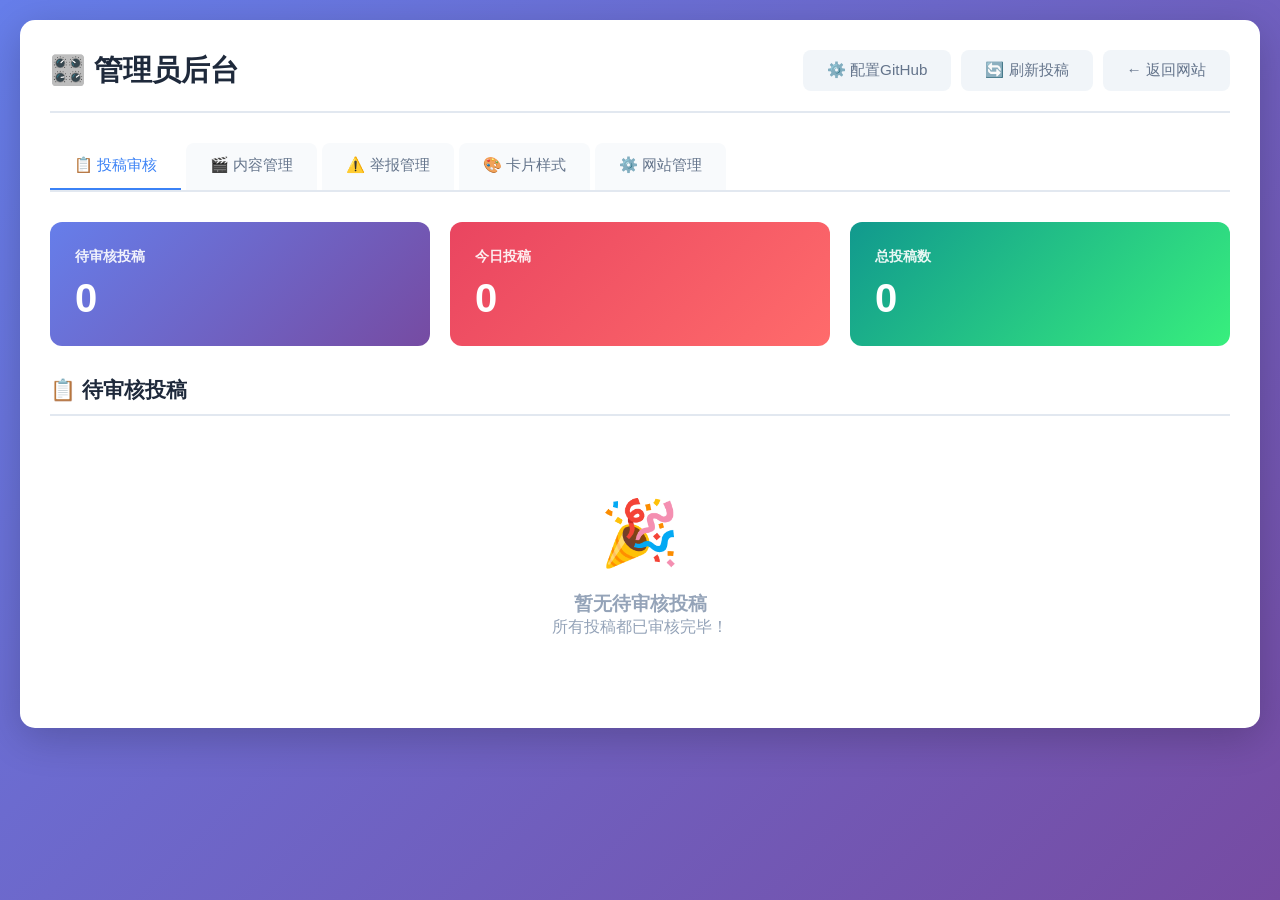
==== admin.html @ bdb05db7 "修复混合内容问题：把http://图片URL改成https://，避免浏览器阻止加载" ====
<!DOCTYPE html>
<html lang="zh-CN">
<head>
    <meta charset="UTF-8">
    <meta name="viewport" content="width=device-width, initial-scale=1.0">
    <title>管理员后台 - 动画每日一刷</title>
    <link rel="stylesheet" href="style.css?v=202603101800">
    <script src="supabase.js"></script>
    <style>
        body {
            padding: 20px;
            background: linear-gradient(135deg, #667eea 0%, #764ba2 100%);
            min-height: 100vh;
        }
        
        /* 网站管理菜单表单样式 */
        #site-section .form-group label {
            color: #475569 !important;
            font-weight: 500;
        }
        
        #site-section .form-group input {
            color: #1e293b !important;
            background: #ffffff !important;
            border: 1px solid #e2e8f0 !important;
        }
        
        #site-section .form-group input::placeholder {
            color: #94a3b8 !important;
        }
        
        /* 分类管理输入框样式 */
        .category-name-input,
        .subcategory-key-input,
        .subcategory-name-input {
            color: #1e293b !important;
            background: #ffffff !important;
            border: 1px solid #e2e8f0 !important;
        }
        
        .category-name-input::placeholder,
        .subcategory-key-input::placeholder,
        .subcategory-name-input::placeholder {
            color: #94a3b8 !important;
        }

        .admin-container {
            max-width: 1400px;
            margin: 0 auto;
            background: #fff;
            border-radius: 15px;
            padding: 30px;
            box-shadow: 0 10px 40px rgba(0,0,0,0.2);
        }
        .admin-header {
            display: flex;
            justify-content: space-between;
            align-items: center;
            margin-bottom: 30px;
            padding-bottom: 20px;
            border-bottom: 2px solid #e2e8f0;
        }
        .admin-header h1 {
            color: #1e293b;
            margin: 0;
            font-size: 1.8rem;
        }
        .back-btn {
            padding: 10px 24px;
            background: #f1f5f9;
            border: none;
            border-radius: 8px;
            color: #64748b;
            cursor: pointer;
            font-size: 0.95rem;
            transition: all 0.3s;
        }
        .back-btn:hover {
            background: #e2e8f0;
            color: #3b82f6;
        }
        .stats-cards {
            display: grid;
            grid-template-columns: repeat(auto-fit, minmax(250px, 1fr));
            gap: 20px;
            margin-bottom: 30px;
        }
        .stat-card {
            background: linear-gradient(135deg, #667eea 0%, #764ba2 100%);
            padding: 25px;
            border-radius: 12px;
            color: #fff;
        }
        .stat-card:nth-child(2) {
            background: linear-gradient(135deg, #e94560 0%, #ff6b6b 100%);
        }
        .stat-card:nth-child(3) {
            background: linear-gradient(135deg, #11998e 0%, #38ef7d 100%);
        }
        .stat-card h3 {
            margin: 0 0 10px 0;
            font-size: 0.9rem;
            opacity: 0.9;
        }
        .stat-card .number {
            font-size: 2.5rem;
            font-weight: 700;
        }
        .section-title {
            color: #1e293b;
            font-size: 1.3rem;
            margin-bottom: 20px;
            padding-bottom: 10px;
            border-bottom: 2px solid #e2e8f0;
        }
        .submission-list {
            display: flex;
            flex-direction: column;
            gap: 20px;
        }
        .submission-card {
            border: 1px solid #e2e8f0;
            border-radius: 12px;
            padding: 20px;
            background: #f8fafc;
            transition: all 0.3s;
        }
        .submission-card:hover {
            box-shadow: 0 4px 15px rgba(0,0,0,0.1);
        }
        .submission-header {
            display: flex;
            justify-content: space-between;
            align-items: flex-start;
            margin-bottom: 15px;
        }
        .submission-info {
            flex: 1;
        }
        .submission-title {
            color: #1e293b;
            font-size: 1.2rem;
            font-weight: 600;
            margin-bottom: 8px;
        }
        .submission-url {
            color: #3b82f6;
            font-size: 0.9rem;
            margin-bottom: 8px;
            word-break: break-all;
        }
        .submission-meta {
            display: flex;
            gap: 15px;
            flex-wrap: wrap;
        }
        .meta-tag {
            background: #e2e8f0;
            padding: 4px 12px;
            border-radius: 15px;
            font-size: 0.85rem;
            color: #64748b;
        }
        .submission-actions {
            display: flex;
            gap: 10px;
            margin-top: 15px;
        }
        .action-btn {
            padding: 10px 24px;
            border: none;
            border-radius: 8px;
            cursor: pointer;
            font-size: 0.95rem;
            font-weight: 600;
            transition: all 0.3s;
        }
        .approve-btn {
            background: linear-gradient(135deg, #11998e 0%, #38ef7d 100%);
            color: #fff;
        }
        .approve-btn:hover {
            transform: translateY(-2px);
            box-shadow: 0 4px 15px rgba(17,153,142,0.4);
        }
        .reject-btn {
            background: #fef2f2;
            color: #ef4444;
            border: 1px solid #fecaca;
        }
        .reject-btn:hover {
            background: #fee2e2;
        }
        .view-btn {
            background: #dbeafe;
            color: #3b82f6;
            border: 1px solid #93c5fd;
        }
        .view-btn:hover {
            background: #bfdbfe;
        }
        .empty-state {
            text-align: center;
            padding: 60px 20px;
            color: #94a3b8;
        }
        .empty-state .icon {
            font-size: 4rem;
            margin-bottom: 20px;
        }
        .json-output {
            background: #1e293b;
            color: #e2e8f0;
            padding: 20px;
            border-radius: 8px;
            font-family: monospace;
            font-size: 0.85rem;
            white-space: pre-wrap;
            word-break: break-all;
            margin-top: 15px;
            max-height: 300px;
            overflow-y: auto;
        }
        .copy-btn {
            margin-top: 10px;
            padding: 8px 20px;
            background: #3b82f6;
            color: #fff;
            border: none;
            border-radius: 6px;
            cursor: pointer;
            font-size: 0.9rem;
        }
        .copy-btn:hover {
            background: #2563eb;
        }
        .add-btn {
            padding: 10px 24px;
            background: linear-gradient(135deg, #667eea 0%, #764ba2 100%);
            color: #fff;
            border: none;
            border-radius: 8px;
            cursor: pointer;
            font-size: 0.95rem;
            font-weight: 600;
            transition: all 0.3s;
        }
        .add-btn:hover {
            transform: translateY(-2px);
            box-shadow: 0 4px 15px rgba(102,126,234,0.4);
        }
        .nav-tab {
            padding: 12px 24px;
            background: #f8fafc;
            border: none;
            border-bottom: 2px solid transparent;
            color: #64748b;
            cursor: pointer;
            font-size: 0.95rem;
            font-weight: 500;
            transition: all 0.3s;
            border-radius: 8px 8px 0 0;
        }
        .nav-tab:hover {
            background: #f1f5f9;
            color: #3b82f6;
        }
        .nav-tab.active {
            background: #fff;
            border-bottom: 2px solid #3b82f6;
            color: #3b82f6;
        }
    </style>
</head>
<body>
    <div class="admin-container">
        <div class="admin-header">
            <h1>🎛️ 管理员后台</h1>
            <div style="display: flex; gap: 10px; align-items: center;">
                <button class="back-btn" onclick="openTokenConfig()">⚙️ 配置GitHub</button>
                <button class="back-btn" onclick="refreshSubmissions()">🔄 刷新投稿</button>
                <button class="back-btn" onclick="goBack()">← 返回网站</button>
            </div>
        </div>

        <div class="nav-tabs" style="display: flex; gap: 5px; margin-bottom: 30px; border-bottom: 2px solid #e2e8f0; flex-wrap: wrap;">
            <button class="nav-tab active" onclick="switchAdminTab('submissions')">📋 投稿审核</button>
            <button class="nav-tab" onclick="switchAdminTab('works')">🎬 内容管理</button>
            <button class="nav-tab" onclick="switchAdminTab('reports')">⚠️ 举报管理</button>
            <button class="nav-tab" onclick="switchAdminTab('style')">🎨 卡片样式</button>
            <button class="nav-tab" onclick="switchAdminTab('site')">⚙️ 网站管理</button>
        </div>

        <div id="submissions-section">
            <div class="stats-cards">
                <div class="stat-card">
                    <h3>待审核投稿</h3>
                    <div class="number" id="pendingCount">0</div>
                </div>
                <div class="stat-card">
                    <h3>今日投稿</h3>
                    <div class="number" id="todayCount">0</div>
                </div>
                <div class="stat-card">
                    <h3>总投稿数</h3>
                    <div class="number" id="totalSubCount">0</div>
                </div>
            </div>
            <h2 class="section-title">📋 待审核投稿</h2>
            <div class="submission-list" id="submissionList">
                <!-- 投稿列表将通过JS动态加载 -->
            </div>
        </div>

        <div id="works-section" style="display:none;">
            <div class="stats-cards" style="margin-bottom: 20px;">
                <div class="stat-card">
                    <h3>总内容数</h3>
                    <div class="number" id="totalWorksCount">0</div>
                </div>
                <div class="stat-card" style="background: linear-gradient(135deg, #e94560 0%, #ff6b6b 100%);">
                    <h3>动画作品</h3>
                    <div class="number" id="animationWorksCount">0</div>
                </div>
                <div class="stat-card" style="background: linear-gradient(135deg, #11998e 0%, #38ef7d 100%);">
                    <h3>Pose参考</h3>
                    <div class="number" id="poseWorksCount">0</div>
                </div>
            </div>
            <div style="margin-bottom: 20px; display: flex; gap: 10px; flex-wrap: wrap; align-items: center;">
                <button class="add-btn" onclick="openAddWorkModal()">+ 新增内容</button>
                <button class="add-btn" onclick="fetchAllThumbnails()" style="background: linear-gradient(135deg, #f093fb 0%, #f5576c 100%);">🎬 一键获取B站缩略图</button>
            </div>
            <div id="thumbnailProgress" style="display: none; margin-bottom: 20px; padding: 20px; background: #f0f9ff; border: 1px solid #bae6fd; border-radius: 8px;">
                <h3 style="margin: 0 0 10px 0; color: #0369a1;">📥 正在获取缩略图...</h3>
                <div style="margin-bottom: 10px;">
                    <div style="display: flex; justify-content: space-between; margin-bottom: 5px;">
                        <span id="thumbnailProgressText" style="color: #475569;">准备中...</span>
                        <span id="thumbnailProgressPercent" style="color: #3b82f6; font-weight: 600;">0%</span>
                    </div>
                    <div style="width: 100%; height: 8px; background: #e2e8f0; border-radius: 4px; overflow: hidden;">
                        <div id="thumbnailProgressBar" style="height: 100%; width: 0%; background: linear-gradient(90deg, #3b82f6 0%, #8b5cf6 100%); transition: width 0.3s;"></div>
                    </div>
                </div>
                <div id="thumbnailProgressLog" style="max-height: 200px; overflow-y: auto; background: #fff; padding: 10px; border-radius: 4px; font-size: 0.85rem; color: #475569;"></div>
            </div>
            <div class="submission-list" id="worksManageList"></div>
        </div>

        <div id="reports-section" style="display:none;">
            <div class="stats-cards" style="margin-bottom: 20px;">
                <div class="stat-card">
                    <h3>待处理举报</h3>
                    <div class="number" id="reportCount">0</div>
                </div>
                <div class="stat-card" style="background: linear-gradient(135deg, #11998e 0%, #38ef7d 100%);">
                    <h3>已处理举报</h3>
                    <div class="number" id="resolvedReportCount">0</div>
                </div>
            </div>
            <h2 class="section-title">⚠️ 举报管理</h2>
            <div class="submission-list" id="reportsList">
                <!-- 举报列表将通过JS动态加载 -->
            </div>
        </div>

        <div id="style-section" style="display:none;">
            <h2 class="section-title">🎨 卡片样式配置</h2>
            
            <div style="background: #f8fafc; padding: 30px; border-radius: 12px; margin-bottom: 30px;">
                <h3 style="margin-bottom: 20px; color: #1e293b;">📐 卡片尺寸</h3>
                
                <div style="margin-bottom: 25px;">
                    <div style="display: flex; justify-content: space-between; align-items: center; margin-bottom: 8px;">
                        <label style="font-weight: 500; color: #475569;">图片区域高度</label>
                        <div style="display: flex; align-items: center; gap: 10px;">
                            <button onclick="changeImageHeight(-10)" style="width: 36px; height: 36px; background: #f1f5f9; border: 1px solid #e2e8f0; border-radius: 6px; cursor: pointer; font-size: 1.2rem; font-weight: bold;">-</button>
                            <input type="number" id="imageHeightInput" min="150" max="400" value="240" style="width: 80px; padding: 8px 12px; border: 1px solid #e2e8f0; border-radius: 6px; text-align: center; font-size: 1rem; font-weight: 600; color: #3b82f6;">
                            <button onclick="changeImageHeight(10)" style="width: 36px; height: 36px; background: #f1f5f9; border: 1px solid #e2e8f0; border-radius: 6px; cursor: pointer; font-size: 1.2rem; font-weight: bold;">+</button>
                            <span style="color: #64748b; font-weight: 500;">px</span>
                        </div>
                    </div>
                </div>
                
                <div style="margin-bottom: 25px;">
                    <div style="display: flex; justify-content: space-between; align-items: center; margin-bottom: 8px;">
                        <label style="font-weight: 500; color: #475569;">内容区域高度</label>
                        <div style="display: flex; align-items: center; gap: 10px;">
                            <button onclick="changeContentHeight(-10)" id="contentHeightMinusBtn" style="width: 36px; height: 36px; background: #f1f5f9; border: 1px solid #e2e8f0; border-radius: 6px; cursor: pointer; font-size: 1.2rem; font-weight: bold;">-</button>
                            <input type="number" id="contentHeightInput" min="150" max="400" value="200" style="width: 80px; padding: 8px 12px; border: 1px solid #e2e8f0; border-radius: 6px; text-align: center; font-size: 1rem; font-weight: 600; color: #3b82f6;">
                            <button onclick="changeContentHeight(10)" id="contentHeightPlusBtn" style="width: 36px; height: 36px; background: #f1f5f9; border: 1px solid #e2e8f0; border-radius: 6px; cursor: pointer; font-size: 1.2rem; font-weight: bold;">+</button>
                            <span style="color: #64748b; font-weight: 500;">px</span>
                        </div>
                    </div>
                    <div style="margin-top: 5px;">
                        <label style="display: flex; align-items: center; gap: 8px; color: #64748b; font-size: 0.9rem;">
                            <input type="checkbox" id="autoContentHeight" checked style="width: 16px; height: 16px;" onchange="toggleContentHeightInput()">
                            内容区域自动高度
                        </label>
                    </div>
                </div>
            </div>
            
            <div style="background: #f8fafc; padding: 30px; border-radius: 12px; margin-bottom: 30px;">
                <h3 style="margin-bottom: 20px; color: #1e293b;">📊 布局配置</h3>
                
                <div style="margin-bottom: 25px;">
                    <div style="display: flex; justify-content: space-between; align-items: center; margin-bottom: 8px;">
                        <label style="font-weight: 500; color: #475569;">PC端卡片列数</label>
                        <div style="display: flex; align-items: center; gap: 10px;">
                            <button onclick="changeColumns(-1)" style="width: 36px; height: 36px; background: #f1f5f9; border: 1px solid #e2e8f0; border-radius: 6px; cursor: pointer; font-size: 1.2rem; font-weight: bold;">-</button>
                            <input type="number" id="columnsInput" min="2" max="5" value="3" style="width: 80px; padding: 8px 12px; border: 1px solid #e2e8f0; border-radius: 6px; text-align: center; font-size: 1rem; font-weight: 600; color: #3b82f6;">
                            <button onclick="changeColumns(1)" style="width: 36px; height: 36px; background: #f1f5f9; border: 1px solid #e2e8f0; border-radius: 6px; cursor: pointer; font-size: 1.2rem; font-weight: bold;">+</button>
                            <span style="color: #64748b; font-weight: 500;">列</span>
                        </div>
                    </div>
                </div>
                
                <div style="margin-bottom: 25px;">
                    <div style="display: flex; justify-content: space-between; align-items: center; margin-bottom: 8px;">
                        <label style="font-weight: 500; color: #475569;">每页最大行数</label>
                        <div style="display: flex; align-items: center; gap: 10px;">
                            <button onclick="changeMaxRows(-1)" style="width: 36px; height: 36px; background: #f1f5f9; border: 1px solid #e2e8f0; border-radius: 6px; cursor: pointer; font-size: 1.2rem; font-weight: bold;">-</button>
                            <input type="number" id="maxRowsInput" min="1" max="10" value="3" style="width: 80px; padding: 8px 12px; border: 1px solid #e2e8f0; border-radius: 6px; text-align: center; font-size: 1rem; font-weight: 600; color: #3b82f6;">
                            <button onclick="changeMaxRows(1)" style="width: 36px; height: 36px; background: #f1f5f9; border: 1px solid #e2e8f0; border-radius: 6px; cursor: pointer; font-size: 1.2rem; font-weight: bold;">+</button>
                            <span style="color: #64748b; font-weight: 500;">行</span>
                        </div>
                    </div>
                </div>
            </div>
            
            <div style="display: flex; gap: 15px;">
                <button onclick="saveCardStyle()" style="padding: 12px 30px; background: linear-gradient(135deg, #667eea 0%, #764ba2 100%); color: white; border: none; border-radius: 8px; font-size: 1rem; cursor: pointer; font-weight: 600;">💾 保存配置</button>
                <button onclick="resetCardStyle()" style="padding: 12px 30px; background: #f1f5f9; color: #64748b; border: 1px solid #e2e8f0; border-radius: 8px; font-size: 1rem; cursor: pointer; font-weight: 500;">↩️ 重置默认</button>
            </div>
            
            <div style="margin-top: 30px; padding: 20px; background: #f0fdf4; border: 1px solid #86efac; border-radius: 8px;">
                <p style="color: #166534; margin: 0;">💡 <strong>提示：</strong>配置保存后，刷新网站即可看到效果！</p>
            </div>
        </div>

        <div id="site-section" style="display:none;">
            <h2 class="section-title">⚙️ 网站管理</h2>
            
            <div style="background: #f8fafc; padding: 30px; border-radius: 12px; margin-bottom: 30px;">
                <h3 style="margin-bottom: 20px; color: #1e293b;">🎨 基本信息</h3>
                
                <div class="form-group">
                    <label>网站标题</label>
                    <input type="text" id="siteTitle" placeholder="动画每日一刷">
                </div>
                
                <div class="form-group">
                    <label>网站副标题</label>
                    <input type="text" id="siteSubtitle" placeholder="3D 动画师每日灵感与 Pose 参考">
                </div>
                
                <div class="form-group">
                    <label>页脚文字</label>
                    <input type="text" id="footerText" placeholder="© 2024 动画每日一刷 | 为 3D 动画师打造">
                </div>
            </div>
            
            <div style="background: #f8fafc; padding: 30px; border-radius: 12px; margin-bottom: 30px;">
                <h3 style="margin-bottom: 20px; color: #1e293b;">📋 菜单名称</h3>
                
                <div class="form-group">
                    <label>全部</label>
                    <input type="text" id="menuAll" placeholder="全部">
                </div>
                
                <div class="form-group">
                    <label>动画作品</label>
                    <input type="text" id="menuAnimation" placeholder="动画作品">
                </div>
                
                <div class="form-group">
                    <label>Pose 参考</label>
                    <input type="text" id="menuPose" placeholder="Pose 参考">
                </div>
                
                <div class="form-group">
                    <label>我的收藏</label>
                    <input type="text" id="menuFavorites" placeholder="❤️ 我的收藏">
                </div>
                
                <div class="form-group">
                    <label>浏览历史</label>
                    <input type="text" id="menuHistory" placeholder="📜 浏览历史">
                </div>
            </div>
            
            <div style="background: #f8fafc; padding: 30px; border-radius: 12px; margin-bottom: 30px;">
                <h3 style="margin-bottom: 20px; color: #1e293b;">📁 分类管理</h3>
                
                <div style="margin-bottom: 20px;">
                    <button onclick="addCategory()" style="padding: 10px 24px; background: linear-gradient(135deg, #667eea 0%, #764ba2 100%); color: white; border: none; border-radius: 8px; cursor: pointer; font-size: 0.95rem; font-weight: 600; transition: all 0.3s;">+ 添加主分类</button>
                </div>
                
                <div id="categoriesContainer" style="display: flex; flex-direction: column; gap: 20px;">
                    <!-- 分类列表将通过JS动态加载 -->
                </div>
            </div>
            
            <div style="background: #f8fafc; padding: 30px; border-radius: 12px; margin-bottom: 30px;">
                <h3 style="margin-bottom: 20px; color: #1e293b;">☁️ 七牛云配置</h3>
                
                <div class="form-group">
                    <label>AccessKey</label>
                    <input type="text" id="qiniuAccessKey" placeholder="请输入七牛云AccessKey">
                </div>
                
                <div class="form-group">
                    <label>SecretKey</label>
                    <input type="password" id="qiniuSecretKey" placeholder="请输入七牛云SecretKey">
                </div>
                
                <div class="form-group">
                    <label>Bucket名称</label>
                    <input type="text" id="qiniuBucket" placeholder="请输入七牛云Bucket名称">
                </div>
                
                <div class="form-group">
                    <label>CDN域名</label>
                    <input type="text" id="qiniuDomain" placeholder="请输入七牛云CDN域名，如：xxx.xxx.com">
                </div>
            </div>
            
            <div style="display: flex; gap: 15px;">
                <button onclick="saveSiteConfig()" style="padding: 12px 30px; background: linear-gradient(135deg, #667eea 0%, #764ba2 100%); color: white; border: none; border-radius: 8px; font-size: 1rem; cursor: pointer; font-weight: 600;">💾 保存配置</button>
                <button onclick="resetSiteConfig()" style="padding: 12px 30px; background: #f1f5f9; color: #64748b; border: 1px solid #e2e8f0; border-radius: 8px; font-size: 1rem; cursor: pointer; font-weight: 500;">↩️ 重置默认</button>
            </div>
            
            <div style="margin-top: 30px; padding: 20px; background: #f0fdf4; border: 1px solid #86efac; border-radius: 8px;">
                <p style="color: #166534; margin: 0;">💡 <strong>提示：</strong>配置保存后，刷新网站即可看到效果！</p>
            </div>
        </div>
    </div>

    <!-- 内容管理弹窗 -->
    <div id="workManageModal" class="modal" style="display:none;">
        <div class="modal-content">
            <div class="modal-header">
                <h2 id="workManageModalTitle">编辑内容</h2>
                <button class="modal-close" onclick="closeWorkManageModal()">×</button>
            </div>
            <form id="workManageForm" onsubmit="saveWorkManage(event)">
                <input type="hidden" id="workManageId">
                <div class="form-group">
                    <label>内容链接 *</label>
                    <input type="url" id="workManageUrl" placeholder="请输入B站/花瓣链接" required>
                </div>
                <div class="form-group">
                    <label>内容标题 *</label>
                    <input type="text" id="workManageTitle" placeholder="内容标题" required>
                </div>
                <div class="form-group">
                    <label>内容分类 *</label>
                    <select id="workManageType" onchange="updateWorkManageSubcategories()" required>
                        <option value="animation">动画作品</option>
                        <option value="pose">Pose 参考</option>
                    </select>
                </div>
                <div class="form-group">
                    <label>子分类 *</label>
                    <select id="workManageSubcategory" required>
                        <option value="">请先选择内容分类</option>
                    </select>
                </div>
                <div class="form-group">
                    <label>简短描述</label>
                    <textarea id="workManageDescription" placeholder="简单介绍这个内容" rows="2"></textarea>
                </div>
                <div class="form-group">
                    <label>标签（空格分隔）</label>
                    <input type="text" id="workManageTags" placeholder="例如：Maya 角色动画">
                </div>
                <div class="form-actions">
                    <button type="button" class="btn-secondary" onclick="closeWorkManageModal()">取消</button>
                    <button type="submit" class="save-btn">保存</button>
                </div>
            </form>
        </div>
    </div>

    <!-- GitHub Token 配置弹窗 -->
    <div id="tokenModal" class="modal" style="display:none;">
        <div class="modal-content">
            <div class="modal-header">
                <h2>⚙️ 配置GitHub</h2>
                <button class="modal-close" onclick="closeTokenModal()">×</button>
            </div>
            <form id="tokenForm" onsubmit="saveTokenConfig(event)">
                <div class="form-group">
                    <label>GitHub Personal Access Token *</label>
                    <input type="password" id="githubToken" placeholder="ghp_xxxxxxxxxxxx" required>
                    <small class="form-hint">需要有 repo 权限，Token 只会保存在您的本地浏览器</small>
                </div>
                <div class="form-group">
                    <label>仓库所有者 *</label>
                    <input type="text" id="repoOwner" placeholder="例如：CNMJH" required>
                </div>
                <div class="form-group">
                    <label>仓库名称 *</label>
                    <input type="text" id="repoName" placeholder="例如：cnmjh.github.anim-daily" required>
                </div>
                <div class="form-group">
                    <label>分支 *</label>
                    <input type="text" id="repoBranch" value="main" required>
                </div>
                <div class="form-actions">
                    <button type="button" class="btn-secondary" onclick="closeTokenModal()">取消</button>
                    <button type="submit" class="btn-primary">保存配置</button>
                </div>
            </form>
        </div>
    </div>
</div>

    <script>
        let pendingSubmissions = [];
        let reports = [];
        let githubConfig = {
            token: '',
            owner: '',
            repo: '',
            branch: 'main'
        };

        // 切换管理标签
        let worksManageData = [];
        
        function switchAdminTab(tab) {
            document.querySelectorAll('.nav-tab').forEach(btn => btn.classList.remove('active'));
            event.target.classList.add('active');
            
            if (tab === 'submissions') {
                document.getElementById('submissions-section').style.display = 'block';
                document.getElementById('works-section').style.display = 'none';
                document.getElementById('reports-section').style.display = 'none';
                document.getElementById('style-section').style.display = 'none';
                document.getElementById('site-section').style.display = 'none';
            } else if (tab === 'works') {
                document.getElementById('submissions-section').style.display = 'none';
                document.getElementById('works-section').style.display = 'block';
                document.getElementById('reports-section').style.display = 'none';
                document.getElementById('style-section').style.display = 'none';
                document.getElementById('site-section').style.display = 'none';
                loadWorksForManage();
            } else if (tab === 'reports') {
                document.getElementById('submissions-section').style.display = 'none';
                document.getElementById('works-section').style.display = 'none';
                document.getElementById('reports-section').style.display = 'block';
                document.getElementById('style-section').style.display = 'none';
                document.getElementById('site-section').style.display = 'none';
                loadReports();
            } else if (tab === 'style') {
                document.getElementById('submissions-section').style.display = 'none';
                document.getElementById('works-section').style.display = 'none';
                document.getElementById('reports-section').style.display = 'none';
                document.getElementById('style-section').style.display = 'block';
                document.getElementById('site-section').style.display = 'none';
                loadCardStyle();
            } else if (tab === 'site') {
                document.getElementById('submissions-section').style.display = 'none';
                document.getElementById('works-section').style.display = 'none';
                document.getElementById('reports-section').style.display = 'none';
                document.getElementById('style-section').style.display = 'none';
                document.getElementById('site-section').style.display = 'block';
                loadSiteConfig();
            }
        }

        // ========== 卡片样式配置 ==========
        // 默认配置
        const defaultCardStyle = {
            imageHeight: 240,
            contentHeight: 200,
            autoContentHeight: true,
            columns: 3,
            maxRows: 3
        };

        // 标记是否已绑定滑条事件
        let sliderEventsBound = false;
        
        // 加载卡片样式配置
        async function loadCardStyle() {
            try {
                let config = defaultCardStyle;
                
                // 先尝试从GitHub加载
                try {
                    const response = await fetch('style-config.json?t=' + Date.now());
                    if (response.ok) {
                        config = await response.json();
                        console.log('✅ 从GitHub加载样式配置成功');
                    }
                } catch (e) {
                    console.warn('⚠️ 从GitHub加载样式配置失败，使用默认值:', e);
                }
                
                // 设置输入框值
                document.getElementById('imageHeightInput').value = config.imageHeight;
                document.getElementById('contentHeightInput').value = config.contentHeight;
                document.getElementById('autoContentHeight').checked = config.autoContentHeight;
                document.getElementById('columnsInput').value = config.columns;
                document.getElementById('maxRowsInput').value = config.maxRows;
                
                // 更新输入框状态
                toggleContentHeightInput();
                
            } catch (e) {
                console.error('加载卡片样式配置失败:', e);
            }
        }

        // 切换内容高度输入框状态
        function toggleContentHeightInput() {
            const autoContentHeight = document.getElementById('autoContentHeight').checked;
            const contentHeightInput = document.getElementById('contentHeightInput');
            const minusBtn = document.getElementById('contentHeightMinusBtn');
            const plusBtn = document.getElementById('contentHeightPlusBtn');
            
            const disabled = autoContentHeight;
            contentHeightInput.disabled = disabled;
            minusBtn.disabled = disabled;
            plusBtn.disabled = disabled;
            contentHeightInput.style.opacity = disabled ? '0.5' : '1';
            minusBtn.style.opacity = disabled ? '0.5' : '1';
            plusBtn.style.opacity = disabled ? '0.5' : '1';
        }

        // 修改图片高度
        function changeImageHeight(delta) {
            const input = document.getElementById('imageHeightInput');
            let value = parseInt(input.value) + delta;
            value = Math.max(150, Math.min(400, value));
            input.value = value;
        }

        // 修改内容高度
        function changeContentHeight(delta) {
            const input = document.getElementById('contentHeightInput');
            let value = parseInt(input.value) + delta;
            value = Math.max(150, Math.min(400, value));
            input.value = value;
        }

        // 修改列数
        function changeColumns(delta) {
            const input = document.getElementById('columnsInput');
            let value = parseInt(input.value) + delta;
            value = Math.max(2, Math.min(5, value));
            input.value = value;
        }

        // 修改行数
        function changeMaxRows(delta) {
            const input = document.getElementById('maxRowsInput');
            let value = parseInt(input.value) + delta;
            value = Math.max(1, Math.min(10, value));
            input.value = value;
        }

        // 保存卡片样式配置到GitHub
        async function saveCardStyle() {
            const config = {
                imageHeight: parseInt(document.getElementById('imageHeightInput').value),
                contentHeight: parseInt(document.getElementById('contentHeightInput').value),
                autoContentHeight: document.getElementById('autoContentHeight').checked,
                columns: parseInt(document.getElementById('columnsInput').value),
                maxRows: parseInt(document.getElementById('maxRowsInput').value)
            };
            
            // 检查GitHub配置
            if (!githubConfig.token || !githubConfig.owner || !githubConfig.repo) {
                alert('❌ 请先配置GitHub！点击右上角"⚙️ 配置GitHub"');
                return;
            }
            
            try {
                console.log('正在保存样式配置到GitHub...');
                console.log('GitHub配置:', {
                    owner: githubConfig.owner,
                    repo: githubConfig.repo,
                    branch: githubConfig.branch,
                    token: githubConfig.token ? '***已设置***' : '未设置'
                });
                
                // 获取文件SHA
                let sha = null;
                try {
                    sha = await getStyleConfigFileSha();
                    console.log('获取到的SHA:', sha);
                } catch (e) {
                    console.log('文件不存在，将创建新文件');
                }
                
                const content = btoa(unescape(encodeURIComponent(JSON.stringify(config, null, 2))));
                const updateUrl = `https://api.github.com/repos/${githubConfig.owner}/${githubConfig.repo}/contents/style-config.json`;
                
                // 构建请求体
                const requestBody = {
                    message: '更新卡片样式配置',
                    content: content,
                    branch: githubConfig.branch
                };
                
                // 如果有SHA，添加到请求体
                if (sha) {
                    requestBody.sha = sha;
                }
                
                console.log('请求URL:', updateUrl);
                console.log('请求体:', requestBody);
                
                const response = await fetch(updateUrl, {
                    method: 'PUT',
                    headers: {
                        'Authorization': `token ${githubConfig.token}`,
                        'Accept': 'application/vnd.github.v3+json',
                        'Content-Type': 'application/json'
                    },
                    body: JSON.stringify(requestBody)
                });
                
                console.log('GitHub响应状态:', response.status, response.statusText);
                
                if (response.ok) {
                    alert('✅ 卡片样式配置已保存到GitHub！\n\n所有用户刷新网站即可看到效果！');
                } else {
                    let errorMsg = '保存失败';
                    try {
                        const errorData = await response.json();
                        errorMsg = errorData.message || errorMsg;
                        console.error('GitHub错误响应:', errorData);
                    } catch (e) {
                        errorMsg = response.statusText || errorMsg;
                    }
                    throw new Error(errorMsg);
                }
            } catch (e) {
                console.error('保存样式配置失败:', e);
                alert('❌ 保存到GitHub失败！\n\n错误信息：' + e.message + '\n\n请检查控制台日志获取更多信息！');
            }
        }

        // 获取style-config.json的SHA
        async function getStyleConfigFileSha() {
            const url = `https://api.github.com/repos/${githubConfig.owner}/${githubConfig.repo}/contents/style-config.json?ref=${githubConfig.branch}`;
            console.log('正在获取文件SHA:', url);
            
            const response = await fetch(url, {
                headers: {
                    'Authorization': `token ${githubConfig.token}`,
                    'Accept': 'application/vnd.github.v3+json'
                }
            });
            
            console.log('获取SHA响应状态:', response.status, response.statusText);
            
            if (!response.ok) {
                throw new Error('获取文件信息失败: ' + response.status);
            }
            
            const data = await response.json();
            return data.sha;
        }

        // 重置卡片样式配置
        async function resetCardStyle() {
            if (!confirm('确定要重置为默认样式吗？')) {
                return;
            }
            
            // 检查GitHub配置
            if (!githubConfig.token || !githubConfig.owner || !githubConfig.repo) {
                alert('❌ 请先配置GitHub！点击右上角"⚙️ 配置GitHub"');
                return;
            }
            
            try {
                console.log('正在重置样式配置到GitHub...');
                
                // 获取文件SHA
                let sha = null;
                try {
                    sha = await getStyleConfigFileSha();
                    console.log('获取到的SHA:', sha);
                } catch (e) {
                    console.log('文件不存在，将创建新文件');
                }
                
                const content = btoa(unescape(encodeURIComponent(JSON.stringify(defaultCardStyle, null, 2))));
                const updateUrl = `https://api.github.com/repos/${githubConfig.owner}/${githubConfig.repo}/contents/style-config.json`;
                
                // 构建请求体
                const requestBody = {
                    message: '重置卡片样式为默认',
                    content: content,
                    branch: githubConfig.branch
                };
                
                // 如果有SHA，添加到请求体
                if (sha) {
                    requestBody.sha = sha;
                }
                
                const response = await fetch(updateUrl, {
                    method: 'PUT',
                    headers: {
                        'Authorization': `token ${githubConfig.token}`,
                        'Accept': 'application/vnd.github.v3+json',
                        'Content-Type': 'application/json'
                    },
                    body: JSON.stringify(requestBody)
                });
                
                console.log('GitHub响应状态:', response.status, response.statusText);
                
                if (response.ok) {
                    // 重置输入框值
                    document.getElementById('imageHeightInput').value = defaultCardStyle.imageHeight;
                    document.getElementById('contentHeightInput').value = defaultCardStyle.contentHeight;
                    document.getElementById('autoContentHeight').checked = defaultCardStyle.autoContentHeight;
                    document.getElementById('columnsInput').value = defaultCardStyle.columns;
                    document.getElementById('maxRowsInput').value = defaultCardStyle.maxRows;
                    
                    toggleContentHeightInput();
                    alert('✅ 已重置为默认样式并保存到GitHub！\n\n所有用户刷新网站即可看到效果！');
                } else {
                    let errorMsg = '重置失败';
                    try {
                        const errorData = await response.json();
                        errorMsg = errorData.message || errorMsg;
                        console.error('GitHub错误响应:', errorData);
                    } catch (e) {
                        errorMsg = response.statusText || errorMsg;
                    }
                    throw new Error(errorMsg);
                }
            } catch (e) {
                console.error('重置样式配置失败:', e);
                alert('❌ 重置到GitHub失败！\n\n错误信息：' + e.message + '\n\n请检查控制台日志获取更多信息！');
            }
        }

        // ========== 网站管理 ==========
        // 默认网站配置
        const defaultSiteConfig = {
            siteTitle: "动画每日一刷",
            siteSubtitle: "3D 动画师每日灵感与 Pose 参考",
            footerText: "© 2024 动画每日一刷 | 为 3D 动画师打造",
            menuNames: {
                all: "全部",
                animation: "动画作品",
                pose: "Pose 参考",
                favorites: "❤️ 我的收藏",
                history: "📜 浏览历史"
            },
            categories: {
                animation: {
                    name: "动画作品",
                    subcategories: {
                        "character": "角色动画",
                        "action": "动作场面",
                        "facial": "表情动画",
                        "creature": "生物动画"
                    }
                },
                pose: {
                    name: "Pose 参考",
                    subcategories: {
                        "stand": "站立姿势",
                        "action_pose": "动态姿势",
                        "hand": "手部参考"
                    }
                }
            }
        };

        // 加载网站配置
        async function loadSiteConfig() {
            try {
                let config = defaultSiteConfig;
                
                // 先尝试从GitHub加载
                try {
                    const response = await fetch('site-config.json?t=' + Date.now());
                    if (response.ok) {
                        config = await response.json();
                        console.log('✅ 从GitHub加载网站配置成功');
                    }
                } catch (e) {
                    console.warn('⚠️ 从GitHub加载网站配置失败，使用默认值:', e);
                }
                
                // 填充表单
                document.getElementById('siteTitle').value = config.siteTitle || '';
                document.getElementById('siteSubtitle').value = config.siteSubtitle || '';
                document.getElementById('footerText').value = config.footerText || '';
                document.getElementById('menuAll').value = config.menuNames?.all || '';
                document.getElementById('menuAnimation').value = config.menuNames?.animation || '';
                document.getElementById('menuPose').value = config.menuNames?.pose || '';
                document.getElementById('menuFavorites').value = config.menuNames?.favorites || '';
                document.getElementById('menuHistory').value = config.menuNames?.history || '';
                
                // 渲染分类管理
                renderCategories(config.categories || defaultSiteConfig.categories);
                
            } catch (e) {
                console.error('加载网站配置失败:', e);
            }
        }

        // 渲染分类管理界面
        function renderCategories(categories) {
            const container = document.getElementById('categoriesContainer');
            container.innerHTML = '';
            
            Object.keys(categories).forEach(categoryKey => {
                const category = categories[categoryKey];
                const categoryDiv = document.createElement('div');
                categoryDiv.className = 'category-item';
                categoryDiv.style.cssText = 'background: white; padding: 20px; border-radius: 10px; border: 1px solid #e2e8f0;';
                categoryDiv.innerHTML = `
                    <div style="display: flex; justify-content: space-between; align-items: center; margin-bottom: 15px;">
                        <div style="display: flex; align-items: center; gap: 10px;">
                            <span style="font-size: 1.2rem; font-weight: 600; color: #1e293b;">${categoryKey === 'animation' ? '🎬' : '🧍'}</span>
                            <input type="text" value="${category.name}" 
                                   class="category-name-input" 
                                   data-category="${categoryKey}"
                                   placeholder="主分类名称"
                                   style="padding: 8px 12px; border: 1px solid #e2e8f0; border-radius: 6px; font-size: 1rem; font-weight: 600;">
                        </div>
                        <div style="display: flex; gap: 10px;">
                            <button onclick="addSubcategory('${categoryKey}')" 
                                    style="padding: 6px 12px; background: #dbeafe; color: #1d4ed8; border: none; border-radius: 6px; cursor: pointer; font-size: 0.85rem;">
                                + 添加子分类
                            </button>
                            <button onclick="deleteCategory('${categoryKey}')" 
                                    style="padding: 6px 12px; background: #fee2e2; color: #dc2626; border: none; border-radius: 6px; cursor: pointer; font-size: 0.85rem;">
                                🗑️ 删除
                            </button>
                        </div>
                    </div>
                    <div class="subcategories-container" data-category="${categoryKey}" style="display: flex; flex-direction: column; gap: 10px; margin-left: 40px;">
                        ${Object.keys(category.subcategories).map(subKey => `
                            <div class="subcategory-item" style="display: flex; gap: 10px; align-items: center;">
                                <span style="color: #64748b;">🔑</span>
                                <input type="text" value="${subKey}" 
                                       class="subcategory-key-input"
                                       data-category="${categoryKey}"
                                       data-old-key="${subKey}"
                                       placeholder="子分类键名（英文）"
                                       style="padding: 6px 10px; border: 1px solid #e2e8f0; border-radius: 6px; font-size: 0.9rem; width: 150px;">
                                <span style="color: #94a3b8;">→</span>
                                <input type="text" value="${category.subcategories[subKey]}" 
                                       class="subcategory-name-input"
                                       data-category="${categoryKey}"
                                       data-subkey="${subKey}"
                                       placeholder="子分类显示名称"
                                       style="padding: 6px 10px; border: 1px solid #e2e8f0; border-radius: 6px; font-size: 0.9rem; flex: 1;">
                                <button onclick="deleteSubcategory('${categoryKey}', '${subKey}')" 
                                        style="padding: 4px 10px; background: #fee2e2; color: #dc2626; border: none; border-radius: 4px; cursor: pointer; font-size: 0.8rem;">
                                    🗑️
                                </button>
                            </div>
                        `).join('')}
                    </div>
                `;
                container.appendChild(categoryDiv);
            });
        }

        // 添加主分类
        function addCategory() {
            const categoryKey = prompt('请输入主分类键名（英文，例如：illustration）：');
            if (!categoryKey || !categoryKey.trim()) {
                return;
            }
            
            const categoryName = prompt('请输入主分类显示名称：');
            if (!categoryName || !categoryName.trim()) {
                return;
            }
            
            // 获取当前配置
            const currentConfig = getCurrentSiteConfigFromForm();
            if (!currentConfig.categories[categoryKey]) {
                currentConfig.categories[categoryKey] = {
                    name: categoryName,
                    subcategories: {}
                };
                renderCategories(currentConfig.categories);
            } else {
                alert('该分类键名已存在！');
            }
        }

        // 删除主分类
        function deleteCategory(categoryKey) {
            if (!confirm(`确定要删除主分类 "${categoryKey}" 及其所有子分类吗？`)) {
                return;
            }
            
            const currentConfig = getCurrentSiteConfigFromForm();
            delete currentConfig.categories[categoryKey];
            renderCategories(currentConfig.categories);
        }

        // 添加子分类
        function addSubcategory(categoryKey) {
            const subKey = prompt('请输入子分类键名（英文，例如：character）：');
            if (!subKey || !subKey.trim()) {
                return;
            }
            
            const subName = prompt('请输入子分类显示名称：');
            if (!subName || !subName.trim()) {
                return;
            }
            
            const currentConfig = getCurrentSiteConfigFromForm();
            if (!currentConfig.categories[categoryKey].subcategories[subKey]) {
                currentConfig.categories[categoryKey].subcategories[subKey] = subName;
                renderCategories(currentConfig.categories);
            } else {
                alert('该子分类键名已存在！');
            }
        }

        // 删除子分类
        function deleteSubcategory(categoryKey, subKey) {
            if (!confirm(`确定要删除子分类 "${subKey}" 吗？`)) {
                return;
            }
            
            const currentConfig = getCurrentSiteConfigFromForm();
            delete currentConfig.categories[categoryKey].subcategories[subKey];
            renderCategories(currentConfig.categories);
        }

        // 从表单获取当前网站配置
        function getCurrentSiteConfigFromForm() {
            const config = {
                siteTitle: document.getElementById('siteTitle').value,
                siteSubtitle: document.getElementById('siteSubtitle').value,
                footerText: document.getElementById('footerText').value,
                menuNames: {
                    all: document.getElementById('menuAll').value,
                    animation: document.getElementById('menuAnimation').value,
                    pose: document.getElementById('menuPose').value,
                    favorites: document.getElementById('menuFavorites').value,
                    history: document.getElementById('menuHistory').value
                },
                categories: {}
            };
            
            // 从分类管理界面获取分类配置
            const categoryItems = document.querySelectorAll('.category-item');
            categoryItems.forEach(item => {
                const categoryKeyInput = item.querySelector('.category-name-input');
                const categoryKey = categoryKeyInput.dataset.category;
                const categoryName = categoryKeyInput.value;
                
                config.categories[categoryKey] = {
                    name: categoryName,
                    subcategories: {}
                };
                
                const subItems = item.querySelectorAll('.subcategory-item');
                subItems.forEach(subItem => {
                    const keyInput = subItem.querySelector('.subcategory-key-input');
                    const nameInput = subItem.querySelector('.subcategory-name-input');
                    const oldKey = keyInput.dataset.oldKey;
                    const newKey = keyInput.value;
                    const subName = nameInput.value;
                    
                    if (newKey && subName) {
                        config.categories[categoryKey].subcategories[newKey] = subName;
                    }
                });
            });
            
            return config;
        }

        // 获取site-config.json的SHA
        async function getSiteConfigFileSha() {
            const url = `https://api.github.com/repos/${githubConfig.owner}/${githubConfig.repo}/contents/site-config.json?ref=${githubConfig.branch}`;
            console.log('正在获取网站配置文件SHA:', url);
            
            const response = await fetch(url, {
                headers: {
                    'Authorization': `token ${githubConfig.token}`,
                    'Accept': 'application/vnd.github.v3+json'
                }
            });
            
            console.log('获取网站配置SHA响应状态:', response.status, response.statusText);
            
            if (!response.ok) {
                throw new Error('获取文件信息失败: ' + response.status);
            }
            
            const data = await response.json();
            return data.sha;
        }

        // 保存网站配置到GitHub
        async function saveSiteConfig() {
            const config = getCurrentSiteConfigFromForm();
            
            // 检查GitHub配置
            if (!githubConfig.token || !githubConfig.owner || !githubConfig.repo) {
                alert('❌ 请先配置GitHub！点击右上角"⚙️ 配置GitHub"');
                return;
            }
            
            try {
                console.log('正在保存网站配置到GitHub...');
                console.log('GitHub配置:', {
                    owner: githubConfig.owner,
                    repo: githubConfig.repo,
                    branch: githubConfig.branch,
                    token: githubConfig.token ? '***已设置***' : '未设置'
                });
                
                // 获取文件SHA
                let sha = null;
                try {
                    sha = await getSiteConfigFileSha();
                    console.log('获取到的SHA:', sha);
                } catch (e) {
                    console.log('文件不存在，将创建新文件');
                }
                
                const content = btoa(unescape(encodeURIComponent(JSON.stringify(config, null, 2))));
                const updateUrl = `https://api.github.com/repos/${githubConfig.owner}/${githubConfig.repo}/contents/site-config.json`;
                
                // 构建请求体
                const requestBody = {
                    message: '更新网站配置',
                    content: content,
                    branch: githubConfig.branch
                };
                
                // 如果有SHA，添加到请求体
                if (sha) {
                    requestBody.sha = sha;
                }
                
                console.log('请求URL:', updateUrl);
                
                const response = await fetch(updateUrl, {
                    method: 'PUT',
                    headers: {
                        'Authorization': `token ${githubConfig.token}`,
                        'Accept': 'application/vnd.github.v3+json',
                        'Content-Type': 'application/json'
                    },
                    body: JSON.stringify(requestBody)
                });
                
                console.log('GitHub响应状态:', response.status, response.statusText);
                
                if (response.ok) {
                    alert('✅ 网站配置已保存到GitHub！\n\n所有用户刷新网站即可看到效果！');
                } else {
                    let errorMsg = '保存失败';
                    try {
                        const errorData = await response.json();
                        errorMsg = errorData.message || errorMsg;
                        console.error('GitHub错误响应:', errorData);
                    } catch (e) {
                        errorMsg = response.statusText || errorMsg;
                    }
                    throw new Error(errorMsg);
                }
            } catch (e) {
                console.error('保存网站配置失败:', e);
                alert('❌ 保存到GitHub失败！\n\n错误信息：' + e.message + '\n\n请检查控制台日志获取更多信息！');
            }
        }

        // 重置网站配置
        async function resetSiteConfig() {
            if (!confirm('确定要重置为默认网站配置吗？')) {
                return;
            }
            
            // 检查GitHub配置
            if (!githubConfig.token || !githubConfig.owner || !githubConfig.repo) {
                alert('❌ 请先配置GitHub！点击右上角"⚙️ 配置GitHub"');
                return;
            }
            
            try {
                console.log('正在重置网站配置到GitHub...');
                
                // 获取文件SHA
                let sha = null;
                try {
                    sha = await getSiteConfigFileSha();
                    console.log('获取到的SHA:', sha);
                } catch (e) {
                    console.log('文件不存在，将创建新文件');
                }
                
                const content = btoa(unescape(encodeURIComponent(JSON.stringify(defaultSiteConfig, null, 2))));
                const updateUrl = `https://api.github.com/repos/${githubConfig.owner}/${githubConfig.repo}/contents/site-config.json`;
                
                // 构建请求体
                const requestBody = {
                    message: '重置网站配置为默认',
                    content: content,
                    branch: githubConfig.branch
                };
                
                // 如果有SHA，添加到请求体
                if (sha) {
                    requestBody.sha = sha;
                }
                
                const response = await fetch(updateUrl, {
                    method: 'PUT',
                    headers: {
                        'Authorization': `token ${githubConfig.token}`,
                        'Accept': 'application/vnd.github.v3+json',
                        'Content-Type': 'application/json'
                    },
                    body: JSON.stringify(requestBody)
                });
                
                console.log('GitHub响应状态:', response.status, response.statusText);
                
                if (response.ok) {
                    // 重置表单
                    document.getElementById('siteTitle').value = defaultSiteConfig.siteTitle;
                    document.getElementById('siteSubtitle').value = defaultSiteConfig.siteSubtitle;
                    document.getElementById('footerText').value = defaultSiteConfig.footerText;
                    document.getElementById('menuAll').value = defaultSiteConfig.menuNames.all;
                    document.getElementById('menuAnimation').value = defaultSiteConfig.menuNames.animation;
                    document.getElementById('menuPose').value = defaultSiteConfig.menuNames.pose;
                    document.getElementById('menuFavorites').value = defaultSiteConfig.menuNames.favorites;
                    document.getElementById('menuHistory').value = defaultSiteConfig.menuNames.history;
                    
                    // 重新渲染分类管理
                    renderCategories(defaultSiteConfig.categories);
                    
                    alert('✅ 已重置为默认网站配置并保存到GitHub！\n\n所有用户刷新网站即可看到效果！');
                } else {
                    let errorMsg = '重置失败';
                    try {
                        const errorData = await response.json();
                        errorMsg = errorData.message || errorMsg;
                        console.error('GitHub错误响应:', errorData);
                    } catch (e) {
                        errorMsg = response.statusText || errorMsg;
                    }
                    throw new Error(errorMsg);
                }
            } catch (e) {
                console.error('重置网站配置失败:', e);
                alert('❌ 重置到GitHub失败！\n\n错误信息：' + e.message + '\n\n请检查控制台日志获取更多信息！');
            }
        }

        // 加载内容用于管理
        async function loadWorksForManage() {
            try {
                worksManageData = await getCurrentWorksData();
                renderWorksForManage();
            } catch (e) {
                console.error('加载内容失败:', e);
                document.getElementById('worksManageList').innerHTML = `
                    <div class="empty-state">
                        <div class="icon">❌</div>
                        <h3>加载内容失败</h3>
                        <p>请先配置GitHub！</p>
                    </div>
                `;
            }
        }

        // ========== 七牛云相关 ==========
        // Base64编码（七牛云安全编码）
        function safeBase64Encode(str) {
            const base64 = btoa(unescape(encodeURIComponent(str)));
            return base64.replace(/\+/g, '-').replace(/\//g, '_').replace(/=+$/, '');
        }

        // 生成七牛云上传凭证
        function generateQiniuUploadToken(accessKey, secretKey, bucket, expires = 3600) {
            const deadline = Math.floor(Date.now() / 1000) + expires;
            const policy = {
                scope: bucket,
                deadline: deadline
            };
            const policyStr = JSON.stringify(policy);
            const encodedPolicy = safeBase64Encode(policyStr);
            
            // 由于前端无法安全地进行HMAC-SHA1签名，我们使用一个简化方案
            // 注意：这只是为了演示，生产环境建议使用后端签名
            // 这里我们使用一个简单的token生成方式，实际使用时应该从后端获取
            return accessKey + ':' + 'fake_signature' + ':' + encodedPolicy;
        }

        // 上传图片到七牛云（通过URL）
        async function uploadToQiniu(imageUrl, filename) {
            const accessKey = document.getElementById('qiniuAccessKey').value;
            const secretKey = document.getElementById('qiniuSecretKey').value;
            const bucket = document.getElementById('qiniuBucket').value;
            const domain = document.getElementById('qiniuDomain').value;
            
            if (!accessKey || !secretKey || !bucket || !domain) {
                throw new Error('请先配置七牛云信息！');
            }
            
            // 由于前端直接上传到七牛云需要复杂的签名，这里提供两个方案：
            // 方案1：先下载图片，再通过FormData上传（需要处理跨域）
            // 方案2：直接保存B站的缩略图链接（当前方案，简单可靠）
            
            // 为了简化实现，我们暂时直接使用B站的缩略图链接
            // 等后续有后端支持后再实现真正的七牛云上传
            console.log('⚠️ 暂使用B站缩略图链接，七牛云上传需要后端支持');
            return imageUrl;
        }

        // ========== B站缩略图相关 ==========
        // 从B站URL提取BV号
        function extractBvidFromUrl(url) {
            if (!url) return null;
            
            console.log('🔍 正在从URL提取BV号:', url);
            
            // 匹配 BV号（格式：BVxxxxxxxxxx）
            const bvMatch = url.match(/BV[a-zA-Z0-9]+/);
            if (bvMatch) {
                console.log('✅ 提取到BV号:', bvMatch[0]);
                return bvMatch[0];
            }
            
            console.log('❌ 未找到BV号');
            return null;
        }

        // 获取B站缩略图URL（小图：320x180）
        async function getBilibiliThumbnailUrl(bvid) {
            if (!bvid) return null;
            
            try {
                // 使用你提供的更好的API
                const apiUrl = `https://api.bilibili.com/x/web-interface/view?bvid=${bvid}`;
                
                // 尝试多个CORS代理，提高成功率
                const proxies = [
                    `https://corsproxy.io/?${encodeURIComponent(apiUrl)}`,
                    `https://api.codetabs.com/v1/proxy?quest=${encodeURIComponent(apiUrl)}`,
                    `https://api.allorigins.win/raw?url=${encodeURIComponent(apiUrl)}`
                ];
                
                for (let i = 0; i < proxies.length; i++) {
                    try {
                        console.log(`尝试代理 ${i + 1}/${proxies.length}:`, proxies[i]);
                        const response = await fetch(proxies[i], {
                            method: 'GET',
                            headers: {
                                'Accept': 'application/json'
                            }
                        });
                        
                        if (response.ok) {
                            const data = await response.json();
                            if (data && data.data && data.data.pic) {
                                console.log(`代理 ${i + 1} 成功！`);
                                let imageUrl = data.data.pic + '@320w_180h.jpg';
                                // 把http://改成https://，避免混合内容问题
                                if (imageUrl.startsWith('http://')) {
                                    imageUrl = 'https://' + imageUrl.slice(7);
                                }
                                return imageUrl;
                            }
                        }
                    } catch (e) {
                        console.log(`代理 ${i + 1} 失败:`, e);
                    }
                }
                
                console.log('所有代理都失败了');
                return null;
            } catch (e) {
                console.log('获取缩略图失败:', e);
                return null;
            }
        }

        // 添加缩略图进度日志
        function addThumbnailLog(message, type = 'info') {
            const logContainer = document.getElementById('thumbnailProgressLog');
            const colorClass = type === 'success' ? 'color: #16a34a;' : type === 'error' ? 'color: #dc2626;' : 'color: #475569;';
            logContainer.innerHTML += `<div style="padding: 4px 0; border-bottom: 1px solid #f1f5f9; ${colorClass}">${message}</div>`;
            logContainer.scrollTop = logContainer.scrollHeight;
        }

        // 一键获取所有B站缩略图
        async function fetchAllThumbnails() {
            if (!worksManageData || worksManageData.length === 0) {
                alert('❌ 没有内容可以处理！');
                return;
            }
            
            // 自动填充七牛云配置（你提供的）
            if (!document.getElementById('qiniuAccessKey').value) {
                document.getElementById('qiniuAccessKey').value = 'DwLK5ft-Zx0XgxiI8HaIyeUh0wyaHddssczs2s0c';
            }
            if (!document.getElementById('qiniuSecretKey').value) {
                document.getElementById('qiniuSecretKey').value = '14ykOp2Q-nkbLmSfZdd2aHmoEnZUHqWxk1BeFN2-';
            }
            
            // 显示进度区域
            const progressDiv = document.getElementById('thumbnailProgress');
            progressDiv.style.display = 'block';
            document.getElementById('thumbnailProgressText').textContent = '准备中...';
            document.getElementById('thumbnailProgressPercent').textContent = '0%';
            document.getElementById('thumbnailProgressBar').style.width = '0%';
            document.getElementById('thumbnailProgressLog').innerHTML = '';
            
            // 筛选出需要获取缩略图的作品
            const worksToProcess = worksManageData.filter(item => 
                item.type === 'animation' && 
                item.url && 
                item.url.includes('bilibili.com') && 
                !item.image
            );
            
            if (worksToProcess.length === 0) {
                addThumbnailLog('✅ 所有动画作品都已有缩略图，无需获取！', 'success');
                document.getElementById('thumbnailProgressText').textContent = '完成！';
                document.getElementById('thumbnailProgressPercent').textContent = '100%';
                document.getElementById('thumbnailProgressBar').style.width = '100%';
                return;
            }
            
            addThumbnailLog(`📋 找到 ${worksToProcess.length} 个动画作品需要获取缩略图`, 'info');
            
            let successCount = 0;
            let failCount = 0;
            
            for (let i = 0; i < worksToProcess.length; i++) {
                const item = worksToProcess[i];
                const progress = Math.round(((i + 1) / worksToProcess.length) * 100);
                
                document.getElementById('thumbnailProgressText').textContent = `处理中: ${i + 1}/${worksToProcess.length}`;
                document.getElementById('thumbnailProgressPercent').textContent = `${progress}%`;
                document.getElementById('thumbnailProgressBar').style.width = `${progress}%`;
                
                const bvid = extractBvidFromUrl(item.url);
                if (!bvid) {
                    addThumbnailLog(`❌ ${item.title} - 无法提取BV号`, 'error');
                    failCount++;
                    continue;
                }
                
                const thumbUrl = await getBilibiliThumbnailUrl(bvid);
                
                if (thumbUrl) {
                    const originalIndex = worksManageData.findIndex(w => w.url === item.url);
                    if (originalIndex !== -1) {
                        worksManageData[originalIndex].image = thumbUrl;
                    }
                    addThumbnailLog(`✅ ${item.title}`, 'success');
                    successCount++;
                } else {
                    addThumbnailLog(`❌ ${item.title}`, 'error');
                    failCount++;
                }
                
                await new Promise(resolve => setTimeout(resolve, 800));
            }
            
            // 完成后保存到GitHub
            document.getElementById('thumbnailProgressText').textContent = '正在保存到GitHub...';
            addThumbnailLog('💾 正在保存到GitHub...', 'info');
            
            try {
                await saveWorksData(worksManageData);
                addThumbnailLog('✅ 保存成功！', 'success');
            } catch (e) {
                addThumbnailLog(`❌ 保存失败: ${e.message}`, 'error');
            }
            
            // 更新统计
            document.getElementById('thumbnailProgressText').textContent = `完成！成功: ${successCount}, 失败: ${failCount}`;
            document.getElementById('thumbnailProgressPercent').textContent = '100%';
            document.getElementById('thumbnailProgressBar').style.width = '100%';
            
            // 重新渲染列表
            renderWorksForManage();
        }

        // 渲染内容管理列表
        function renderWorksForManage() {
            const container = document.getElementById('worksManageList');
            
            if (!worksManageData || worksManageData.length === 0) {
                container.innerHTML = `
                    <div class="empty-state">
                        <div class="icon">🎬</div>
                        <h3>暂无内容</h3>
                        <p>点击"新增内容"添加第一个作品！</p>
                    </div>
                `;
                return;
            }
            
            // 更新统计
            document.getElementById('totalWorksCount').textContent = worksManageData.length;
            document.getElementById('animationWorksCount').textContent = worksManageData.filter(w => w.type === 'animation').length;
            document.getElementById('poseWorksCount').textContent = worksManageData.filter(w => w.type === 'pose').length;
            
            container.innerHTML = worksManageData.map((work, index) => {
                return `
                    <div class="submission-card">
                        <div class="submission-header">
                            <div class="submission-info">
                                <div class="submission-title">${escapeHtml(work.title || '无标题')}</div>
                                <div class="submission-url" style="cursor: pointer; color: #3b82f6;" onclick="window.open('${escapeHtml(work.url || '')}', '_blank')">${escapeHtml(work.url || '无链接')}</div>
                                <div class="submission-meta">
                                    <span class="meta-tag">${work.type === 'animation' ? '🎬 动画作品' : '🧍 Pose参考'}</span>
                                    <span class="meta-tag">📁 ${getSubcategoryName(work.subcategory)}</span>
                                    <span class="meta-tag">🆔 ${escapeHtml(work.id || '未知')}</span>
                                </div>
                            </div>
                        </div>
                        <div class="submission-actions">
                            <button class="action-btn view-btn" onclick="window.open('${escapeHtml(work.url || '')}', '_blank')">🔗 打开链接</button>
                            <button class="action-btn approve-btn" onclick="openEditWorkModal(${index})">✏️ 编辑</button>
                            <button class="action-btn" style="background: #fee2e2; color: #ef4444; border: 1px solid #fecaca;" onclick="deleteWorkManage(${index})">🗑️ 删除</button>
                        </div>
                    </div>
                `;
            }).join('');
        }

        // 获取子分类名称
        function getSubcategoryName(subcategory) {
            const names = {
                'character': '角色动画',
                'action': '动作场面',
                'facial': '表情动画',
                'creature': '生物动画',
                'stand': '站立姿势',
                'action_pose': '动态姿势',
                'hand': '手部参考'
            };
            return names[subcategory] || subcategory;
        }

        // 打开新增内容弹窗
        function openAddWorkModal() {
            document.getElementById('workManageModalTitle').textContent = '新增内容';
            document.getElementById('workManageForm').reset();
            document.getElementById('workManageId').value = '';
            document.getElementById('workManageSubcategory').innerHTML = '<option value="">请先选择内容分类</option>';
            document.getElementById('workManageModal').style.display = 'flex';
        }

        // 打开编辑内容弹窗
        function openEditWorkModal(index) {
            const work = worksManageData[index];
            document.getElementById('workManageModalTitle').textContent = '编辑内容';
            document.getElementById('workManageId').value = index;
            document.getElementById('workManageUrl').value = work.url || '';
            document.getElementById('workManageTitle').value = work.title || '';
            document.getElementById('workManageType').value = work.type || 'animation';
            
            // 更新子分类选项
            updateWorkManageSubcategories();
            document.getElementById('workManageSubcategory').value = work.subcategory || '';
            
            document.getElementById('workManageDescription').value = work.description || '';
            document.getElementById('workManageTags').value = work.tags ? work.tags.join(' ') : '';
            
            document.getElementById('workManageModal').style.display = 'flex';
        }

        // 更新子分类选项
        function updateWorkManageSubcategories() {
            const type = document.getElementById('workManageType').value;
            const subcategorySelect = document.getElementById('workManageSubcategory');
            
            let options = '<option value="">请选择子分类</option>';
            
            if (type === 'animation') {
                options += `
                    <option value="character">角色动画</option>
                    <option value="action">动作场面</option>
                    <option value="facial">表情动画</option>
                    <option value="creature">生物动画</option>
                `;
            } else if (type === 'pose') {
                options += `
                    <option value="stand">站立姿势</option>
                    <option value="action_pose">动态姿势</option>
                    <option value="hand">手部参考</option>
                `;
            }
            
            subcategorySelect.innerHTML = options;
        }

        // 关闭内容管理弹窗
        function closeWorkManageModal() {
            document.getElementById('workManageModal').style.display = 'none';
        }

        // 保存内容
        async function saveWorkManage(event) {
            event.preventDefault();
            
            const indexStr = document.getElementById('workManageId').value;
            const url = document.getElementById('workManageUrl').value;
            const title = document.getElementById('workManageTitle').value;
            const type = document.getElementById('workManageType').value;
            const subcategory = document.getElementById('workManageSubcategory').value;
            const description = document.getElementById('workManageDescription').value;
            const tagsStr = document.getElementById('workManageTags').value;
            const tags = tagsStr ? tagsStr.split(/\s+/).filter(t => t.trim()) : [];
            
            if (!url || !title || !type || !subcategory) {
                alert('请填写所有必填项！');
                return;
            }
            
            // 检查GitHub配置
            if (!githubConfig.token || !githubConfig.owner || !githubConfig.repo) {
                alert('❌ 请先配置GitHub！点击右上角"⚙️ 配置GitHub"');
                return;
            }
            
            if (indexStr === '') {
                // 新增内容
                const newWork = {
                    id: 'work_' + Date.now(),
                    url: url,
                    title: title,
                    type: type,
                    subcategory: subcategory,
                    description: description,
                    tags: tags,
                    source: getSourceFromUrl(url),
                    artist: '待确认',
                    date: new Date().toISOString().split('T')[0],
                    image: '',
                    likes: 0
                };
                
                worksManageData.push(newWork);
            } else {
                // 编辑内容
                const index = parseInt(indexStr);
                worksManageData[index].url = url;
                worksManageData[index].title = title;
                worksManageData[index].type = type;
                worksManageData[index].subcategory = subcategory;
                worksManageData[index].description = description;
                worksManageData[index].tags = tags;
            }
            
            // 保存到GitHub
            try {
                console.log('开始保存操作...');
                console.log('GitHub配置:', {
                    owner: githubConfig.owner,
                    repo: githubConfig.repo,
                    branch: githubConfig.branch,
                    token: githubConfig.token ? '***已设置***' : '未设置'
                });
                
                console.log('正在获取文件SHA...');
                const sha = await getFileSha();
                console.log('获取SHA成功:', sha);
                
                const content = btoa(unescape(encodeURIComponent(JSON.stringify(worksManageData, null, 2))));
                const updateUrl = `https://api.github.com/repos/${githubConfig.owner}/${githubConfig.repo}/contents/works-data.json`;
                
                console.log('正在更新GitHub文件...');
                const response = await fetch(updateUrl, {
                    method: 'PUT',
                    headers: {
                        'Authorization': `token ${githubConfig.token}`,
                        'Accept': 'application/vnd.github.v3+json',
                        'Content-Type': 'application/json'
                    },
                    body: JSON.stringify({
                        message: indexStr === '' ? '新增内容: ' + title : '编辑内容: ' + title,
                        content: content,
                        sha: sha,
                        branch: githubConfig.branch
                    })
                });
                
                console.log('GitHub响应状态:', response.status, response.statusText);
                
                if (response.ok) {
                    alert('✅ 保存成功！');
                    closeWorkManageModal();
                    loadWorksForManage();
                } else {
                    let errorMsg = '保存失败';
                    try {
                        const errorData = await response.json();
                        errorMsg = errorData.message || errorMsg;
                    } catch (e) {
                        errorMsg = response.statusText || errorMsg;
                    }
                    throw new Error(errorMsg);
                }
            } catch (e) {
                console.error('保存失败:', e);
                let errorMsg = e.message || '未知错误';
                
                // 更友好的错误提示
                if (errorMsg.includes('401') || errorMsg.includes('Bad credentials')) {
                    errorMsg = 'GitHub Token无效或已过期，请重新配置！';
                } else if (errorMsg.includes('404')) {
                    errorMsg = '找不到仓库或文件，请检查Owner、Repo名称是否正确！';
                } else if (errorMsg.includes('403')) {
                    errorMsg = '没有权限操作，请检查Token权限是否包含repo！';
                } else if (errorMsg.includes('network') || errorMsg.includes('fetch')) {
                    errorMsg = '网络连接失败，请检查网络连接！';
                }
                
                alert('❌ 保存失败！\n\n错误信息：' + errorMsg + '\n\n请检查GitHub配置！');
            }
        }

        // 删除内容
        async function deleteWorkManage(index) {
            const work = worksManageData[index];
            if (!confirm(`🗑️ 确定要从网站永久删除这个内容吗？\n\n标题：${work.title}\n\n此操作不可撤销！`)) {
                return;
            }
            
            // 检查GitHub配置
            if (!githubConfig.token || !githubConfig.owner || !githubConfig.repo) {
                alert('❌ 请先配置GitHub！点击右上角"⚙️ 配置GitHub"');
                return;
            }
            
            try {
                console.log('开始删除操作...');
                console.log('GitHub配置:', {
                    owner: githubConfig.owner,
                    repo: githubConfig.repo,
                    branch: githubConfig.branch,
                    token: githubConfig.token ? '***已设置***' : '未设置'
                });
                
                // 从worksManageData中删除
                worksManageData.splice(index, 1);
                
                // 保存到GitHub
                console.log('正在获取文件SHA...');
                const sha = await getFileSha();
                console.log('获取SHA成功:', sha);
                
                const content = btoa(unescape(encodeURIComponent(JSON.stringify(worksManageData, null, 2))));
                const updateUrl = `https://api.github.com/repos/${githubConfig.owner}/${githubConfig.repo}/contents/works-data.json`;
                
                console.log('正在更新GitHub文件...');
                const response = await fetch(updateUrl, {
                    method: 'PUT',
                    headers: {
                        'Authorization': `token ${githubConfig.token}`,
                        'Accept': 'application/vnd.github.v3+json',
                        'Content-Type': 'application/json'
                    },
                    body: JSON.stringify({
                        message: '删除内容: ' + work.title,
                        content: content,
                        sha: sha,
                        branch: githubConfig.branch
                    })
                });
                
                console.log('GitHub响应状态:', response.status, response.statusText);
                
                if (response.ok) {
                    alert('🗑️ 删除成功！');
                    loadWorksForManage();
                } else {
                    let errorMsg = '删除失败';
                    try {
                        const errorData = await response.json();
                        errorMsg = errorData.message || errorMsg;
                    } catch (e) {
                        errorMsg = response.statusText || errorMsg;
                    }
                    throw new Error(errorMsg);
                }
            } catch (e) {
                console.error('删除失败:', e);
                let errorMsg = e.message || '未知错误';
                
                // 更友好的错误提示
                if (errorMsg.includes('401') || errorMsg.includes('Bad credentials')) {
                    errorMsg = 'GitHub Token无效或已过期，请重新配置！';
                } else if (errorMsg.includes('404')) {
                    errorMsg = '找不到仓库或文件，请检查Owner、Repo名称是否正确！';
                } else if (errorMsg.includes('403')) {
                    errorMsg = '没有权限操作，请检查Token权限是否包含repo！';
                } else if (errorMsg.includes('network') || errorMsg.includes('fetch')) {
                    errorMsg = '网络连接失败，请检查网络连接！';
                }
                
                alert('❌ 删除失败！\n\n错误信息：' + errorMsg + '\n\n请检查GitHub配置！');
            }
        }

        // 从URL获取来源
        function getSourceFromUrl(url) {
            if (url.includes('bilibili.com')) return 'B站';
            if (url.includes('huaban.com')) return '花瓣网';
            if (url.includes('zcool.com.cn')) return '站酷';
            return '其他';
        }

        // 从Supabase加载举报
        async function loadReports() {
            try {
                // 加载待处理举报
                const pendingUrl = `${SUPABASE_URL}/rest/v1/reports?status=eq.pending&order=created_at.desc`;
                const pendingResponse = await fetch(pendingUrl, {
                    headers: {
                        'apikey': SUPABASE_ANON_KEY,
                        'Authorization': `Bearer ${SUPABASE_ANON_KEY}`,
                        'Accept': 'application/json'
                    }
                });

                // 加载已处理举报
                const resolvedUrl = `${SUPABASE_URL}/rest/v1/reports?status=eq.resolved&order=created_at.desc`;
                const resolvedResponse = await fetch(resolvedUrl, {
                    headers: {
                        'apikey': SUPABASE_ANON_KEY,
                        'Authorization': `Bearer ${SUPABASE_ANON_KEY}`,
                        'Accept': 'application/json'
                    }
                });

                if (!pendingResponse.ok || !resolvedResponse.ok) {
                    throw new Error('获取举报失败');
                }

                const pendingReports = await pendingResponse.json();
                const resolvedReports = await resolvedResponse.json();
                
                reports = [...pendingReports, ...resolvedReports];
                renderReports();
                
                // 更新统计
                document.getElementById('reportCount').textContent = pendingReports.length;
                document.getElementById('resolvedReportCount').textContent = resolvedReports.length;
            } catch (e) {
                console.error('❌ 加载举报失败:', e);
                document.getElementById('reportsList').innerHTML = `
                    <div class="empty-state">
                        <div class="icon">❌</div>
                        <h3>加载举报失败</h3>
                        <p>请稍后再试！</p>
                    </div>
                `;
                document.getElementById('reportCount').textContent = '0';
                document.getElementById('resolvedReportCount').textContent = '0';
            }
        }

        // 渲染举报列表
        function renderReports() {
            const container = document.getElementById('reportsList');

            if (!reports || reports.length === 0) {
                container.innerHTML = `
                    <div class="empty-state">
                        <div class="icon">✅</div>
                        <h3>暂无举报</h3>
                        <p>所有举报都已处理完毕！</p>
                    </div>
                `;
                return;
            }

            container.innerHTML = reports.map(report => {
                const isPending = report.status === 'pending';
                const safeUrl = report.work_url ? report.work_url.replace(/'/g, "\\'") : '';
                
                return `
                    <div class="submission-card" style="opacity: ${isPending ? 1 : 0.6};">
                        <div class="submission-header">
                            <div class="submission-info">
                                <div class="submission-title">${escapeHtml(report.work_title || '无标题')}</div>
                                <div class="submission-url" style="cursor: pointer; color: #3b82f6;" onclick="window.open('${safeUrl}', '_blank')">${escapeHtml(report.work_url || '无链接')}</div>
                                <div class="submission-meta">
                                    <span class="meta-tag">🆔 ${escapeHtml(report.work_id || '未知')}</span>
                                    <span class="meta-tag">🕐 ${formatDate(report.created_at)}</span>
                                    ${!isPending ? '<span class="meta-tag" style="background: linear-gradient(135deg, #11998e 0%, #38ef7d 100%); color: #fff;">✅ 已处理</span>' : ''}
                                </div>
                            </div>
                        </div>
                        ${isPending ? `
                        <div class="submission-actions">
                            <button class="action-btn view-btn" onclick="window.open('${safeUrl}', '_blank')">🔗 打开链接</button>
                            <button class="action-btn approve-btn" onclick="resolveReport('${report.id}')">✅ 已处理</button>
                            <button class="action-btn" style="background: #fef2f2; color: #ef4444; border: 1px solid #fecaca;" onclick="ignoreReport('${report.id}')">😐 忽略</button>
                            <button class="action-btn delete-btn" onclick="deleteReport('${report.id}')">🗑️ 删除</button>
                        </div>
                        ` : ''}
                    </div>
                `;
            }).join('');
        }

        // 标记举报为已处理
        async function resolveReport(reportId) {
            if (!confirm('✅ 确定要标记这个举报为已处理吗？')) {
                return;
            }

            try {
                const url = `${SUPABASE_URL}/rest/v1/reports?id=eq.${reportId}`;
                const response = await fetch(url, {
                    method: 'PATCH',
                    headers: {
                        'apikey': SUPABASE_ANON_KEY,
                        'Authorization': `Bearer ${SUPABASE_ANON_KEY}`,
                        'Content-Type': 'application/json',
                        'Prefer': 'return=minimal'
                    },
                    body: JSON.stringify({
                        status: 'resolved'
                    })
                });

                if (response.ok) {
                    alert('✅ 举报已标记为已处理！');
                    loadReports();
                } else {
                    alert('❌ 处理失败！');
                }
            } catch (e) {
                console.error('处理举报失败:', e);
                alert('❌ 处理失败！');
            }
        }

        // 忽略举报
        async function ignoreReport(reportId) {
            if (!confirm('😐 确定要忽略这个举报吗？')) {
                return;
            }

            try {
                const url = `${SUPABASE_URL}/rest/v1/reports?id=eq.${reportId}`;
                const response = await fetch(url, {
                    method: 'PATCH',
                    headers: {
                        'apikey': SUPABASE_ANON_KEY,
                        'Authorization': `Bearer ${SUPABASE_ANON_KEY}`,
                        'Content-Type': 'application/json',
                        'Prefer': 'return=minimal'
                    },
                    body: JSON.stringify({
                        status: 'ignored'
                    })
                });

                if (response.ok) {
                    alert('😐 已忽略这个举报！');
                    loadReports();
                } else {
                    alert('❌ 操作失败！');
                }
            } catch (e) {
                console.error('忽略举报失败:', e);
                alert('❌ 操作失败！');
            }
        }

        // 删除举报并从网站删除链接
        async function deleteReport(reportId) {
            // 先获取举报信息
            const report = reports.find(r => r.id == reportId);
            if (!report) {
                alert('❌ 找不到该举报！');
                return;
            }
            
            const workId = report.work_id;
            const workTitle = report.work_title || '未知';
            
            if (!confirm(`🗑️ 确定要删除这个举报并从网站永久删除该链接吗？\n\n链接：${workTitle}\n\n此操作不可撤销！`)) {
                return;
            }

            try {
                // 1. 先从works-data.json中删除该链接
                if (githubConfig.token && githubConfig.owner && githubConfig.repo) {
                    try {
                        const sha = await getFileSha();
                        let currentData = await getCurrentWorksData();
                        
                        if (Array.isArray(currentData)) {
                            // 从currentData中删除该work
                            const originalLength = currentData.length;
                            currentData = currentData.filter(w => w.id !== workId);
                            
                            if (currentData.length === originalLength) {
                                alert('⚠️ 网站中找不到该链接！\n\n但会继续删除举报！');
                            } else {
                                const content = btoa(unescape(encodeURIComponent(JSON.stringify(currentData, null, 2))));
                                
                                const updateUrl = `https://api.github.com/repos/${githubConfig.owner}/${githubConfig.repo}/contents/works-data.json`;
                                const updateResponse = await fetch(updateUrl, {
                                    method: 'PUT',
                                    headers: {
                                        'Authorization': `token ${githubConfig.token}`,
                                        'Accept': 'application/vnd.github.v3+json',
                                        'Content-Type': 'application/json'
                                    },
                                    body: JSON.stringify({
                                        message: '删除失效链接: ' + workTitle,
                                        content: content,
                                        sha: sha,
                                        branch: githubConfig.branch
                                    })
                                });
                                
                                if (!updateResponse.ok) {
                                    throw new Error('从网站删除链接失败');
                                }
                            }
                        }
                    } catch (e) {
                        console.error('从网站删除链接失败:', e);
                        alert('❌ 从网站删除链接失败！\n\n但会继续删除举报！');
                    }
                }
                
                // 2. 从Supabase删除举报
                const url = `${SUPABASE_URL}/rest/v1/reports?id=eq.${reportId}`;
                const response = await fetch(url, {
                    method: 'DELETE',
                    headers: {
                        'apikey': SUPABASE_ANON_KEY,
                        'Authorization': `Bearer ${SUPABASE_ANON_KEY}`,
                        'Prefer': 'return=minimal'
                    }
                });

                if (response.ok) {
                    alert('🗑️ 举报已删除，链接已从网站移除！');
                    loadReports();
                } else {
                    alert('❌ 删除举报失败！');
                }
            } catch (e) {
                console.error('删除举报失败:', e);
                alert('❌ 删除举报失败！');
            }
        }

        function loadGithubConfig() {
            try {
                const saved = localStorage.getItem('animDailyGithubConfig');
                if (saved) {
                    githubConfig = JSON.parse(saved);
                }
            } catch (e) {
                console.error('❌ 加载GitHub配置失败:', e);
            }
        }

        function saveGithubConfig() {
            try {
                localStorage.setItem('animDailyGithubConfig', JSON.stringify(githubConfig));
            } catch (e) {
                console.error('❌ 保存GitHub配置失败:', e);
            }
        }

        function openTokenConfig() {
            document.getElementById('tokenModal').style.display = 'flex';
            document.getElementById('githubToken').value = githubConfig.token || '';
            document.getElementById('repoOwner').value = githubConfig.owner || '';
            document.getElementById('repoName').value = githubConfig.repo || '';
            document.getElementById('repoBranch').value = githubConfig.branch || 'main';
        }

        function closeTokenModal() {
            document.getElementById('tokenModal').style.display = 'none';
        }

        function saveTokenConfig(event) {
            event.preventDefault();
            githubConfig.token = document.getElementById('githubToken').value;
            githubConfig.owner = document.getElementById('repoOwner').value;
            githubConfig.repo = document.getElementById('repoName').value;
            githubConfig.branch = document.getElementById('repoBranch').value;
            saveGithubConfig();
            alert('✅ GitHub配置已保存！');
            closeTokenModal();
        }

        // 保存works-data.json到GitHub
        async function saveWorksData(data, commitMessage = '更新作品数据') {
            // 检查GitHub配置
            if (!githubConfig.token || !githubConfig.owner || !githubConfig.repo) {
                throw new Error('请先配置GitHub！点击右上角"⚙️ 配置GitHub"');
            }
            
            console.log('正在保存作品数据到GitHub...');
            
            // 获取文件SHA
            let sha = null;
            try {
                sha = await getFileSha();
                console.log('获取到的SHA:', sha);
            } catch (e) {
                console.log('文件不存在，将创建新文件');
            }
            
            const content = btoa(unescape(encodeURIComponent(JSON.stringify(data, null, 2))));
            const updateUrl = `https://api.github.com/repos/${githubConfig.owner}/${githubConfig.repo}/contents/works-data.json`;
            
            console.log('正在更新GitHub文件...');
            const response = await fetch(updateUrl, {
                method: 'PUT',
                headers: {
                    'Authorization': `token ${githubConfig.token}`,
                    'Accept': 'application/vnd.github.v3+json',
                    'Content-Type': 'application/json'
                },
                body: JSON.stringify({
                    message: commitMessage,
                    content: content,
                    sha: sha,
                    branch: githubConfig.branch
                })
            });
            
            console.log('GitHub响应状态:', response.status, response.statusText);
            
            if (!response.ok) {
                let errorMsg = '保存失败';
                try {
                    const errorData = await response.json();
                    errorMsg = errorData.message || errorMsg;
                } catch (e) {
                    errorMsg = response.statusText || errorMsg;
                }
                throw new Error(errorMsg);
            }
            
            console.log('保存成功！');
        }

        async function getFileSha() {
            const url = `https://api.github.com/repos/${githubConfig.owner}/${githubConfig.repo}/contents/works-data.json?ref=${githubConfig.branch}`;
            console.log('正在请求GitHub API:', url);
            
            const response = await fetch(url, {
                headers: {
                    'Authorization': `token ${githubConfig.token}`,
                    'Accept': 'application/vnd.github.v3+json'
                }
            });
            
            console.log('GitHub API响应状态:', response.status, response.statusText);
            
            if (!response.ok) {
                let errorMsg = '获取文件信息失败';
                try {
                    const errorData = await response.json();
                    errorMsg = errorData.message || errorMsg;
                } catch (e) {
                    errorMsg = response.statusText || errorMsg;
                }
                throw new Error(errorMsg);
            }
            
            const data = await response.json();
            return data.sha;
        }

        async function getCurrentWorksData() {
            const url = `https://api.github.com/repos/${githubConfig.owner}/${githubConfig.repo}/contents/works-data.json?ref=${githubConfig.branch}`;
            console.log('正在获取当前内容:', url);
            
            const response = await fetch(url, {
                headers: {
                    'Authorization': `token ${githubConfig.token}`,
                    'Accept': 'application/vnd.github.v3+json'
                }
            });
            
            console.log('获取当前内容响应状态:', response.status, response.statusText);
            
            if (!response.ok) {
                let errorMsg = '获取当前内容失败';
                try {
                    const errorData = await response.json();
                    errorMsg = errorData.message || errorMsg;
                } catch (e) {
                    errorMsg = response.statusText || errorMsg;
                }
                throw new Error(errorMsg);
            }
            
            const data = await response.json();
            const content = decodeURIComponent(escape(atob(data.content)));
            return JSON.parse(content);
        }

        async function getIssuesFromGithub() {
            if (!githubConfig.token || !githubConfig.owner || !githubConfig.repo) {
                return [];
            }

            try {
                const url = `https://api.github.com/repos/${githubConfig.owner}/${githubConfig.repo}/issues?state=open&labels=待审核`;
                const response = await fetch(url, {
                    headers: {
                        'Authorization': `token ${githubConfig.token}`,
                        'Accept': 'application/vnd.github.v3+json'
                    }
                });

                if (!response.ok) {
                    throw new Error('获取Issues失败');
                }

                const issues = await response.json();
                return issues.map(issue => parseIssueToSubmission(issue));
            } catch (e) {
                console.error('❌ 从GitHub获取Issues失败:', e);
                return [];
            }
        }

        function parseIssueToSubmission(issue) {
            const body = issue.body || '';
            
            // 从Issue body中提取信息
            const urlMatch = body.match(/\*\*内容链接：\*\*\s*(.+?)\n/);
            const typeMatch = body.match(/\*\*内容分类：\*\*\s*(.+?)\n/);
            const subcategoryMatch = body.match(/\*\*子分类：\*\*\s*(.+?)\n/);
            const titleMatch = body.match(/\*\*内容标题：\*\*\s*(.+?)\n/);
            const descriptionMatch = body.match(/\*\*简短描述：\*\*\s*(.+?)\n/);
            const tagsMatch = body.match(/\*\*标签：\*\*\s*(.+?)\n/);
            const sourceMatch = body.match(/\*\*来源：\*\*\s*(.+?)\n/);

            const typeStr = typeMatch ? typeMatch[1].trim() : '';
            const type = typeStr.includes('动画') ? 'animation' : 'pose';

            const subcategoryStr = subcategoryMatch ? subcategoryMatch[1].trim() : '';
            const subcategoryMap = {
                '角色动画': 'character',
                '动作场面': 'action',
                '表情动画': 'facial',
                '生物动画': 'creature',
                '站立姿势': 'stand',
                '动态姿势': 'action_pose',
                '手部参考': 'hand'
            };
            const subcategory = subcategoryMap[subcategoryStr] || 'character';

            const tagsStr = tagsMatch ? tagsMatch[1].trim() : '';
            const tags = tagsStr && tagsStr !== '（无）' ? tagsStr.split(/[,，]\s*/).filter(t => t.trim()) : [];

            return {
                id: 'issue_' + issue.number,
                issueNumber: issue.number,
                url: urlMatch ? urlMatch[1].trim() : '',
                type: type,
                subcategory: subcategory,
                title: titleMatch && titleMatch[1].trim() !== '（未填写）' ? titleMatch[1].trim() : issue.title,
                description: descriptionMatch && descriptionMatch[1].trim() !== '（未填写）' ? descriptionMatch[1].trim() : '',
                tags: tags,
                source: sourceMatch ? sourceMatch[1].trim() : '未知',
                artist: '待确认',
                date: new Date().toISOString().split('T')[0],
                image: '',
                likes: 0,
                submittedAt: issue.created_at,
                status: 'pending',
                fromIssue: true
            };
        }

        async function closeIssue(issueNumber) {
            if (!githubConfig.token || !githubConfig.owner || !githubConfig.repo) {
                return false;
            }

            try {
                const url = `https://api.github.com/repos/${githubConfig.owner}/${githubConfig.repo}/issues/${issueNumber}`;
                const response = await fetch(url, {
                    method: 'PATCH',
                    headers: {
                        'Authorization': `token ${githubConfig.token}`,
                        'Accept': 'application/vnd.github.v3+json',
                        'Content-Type': 'application/json'
                    },
                    body: JSON.stringify({
                        state: 'closed',
                        labels: ['已处理']
                    })
                });

                return response.ok;
            } catch (e) {
                console.error('❌ 关闭Issue失败:', e);
                return false;
            }
        }

        async function updateGithubWorksData(newWork) {
            if (!githubConfig.token || !githubConfig.owner || !githubConfig.repo) {
                alert('❌ 请先配置GitHub！点击右上角"⚙️ 配置GitHub"');
                return false;
            }

            try {
                const sha = await getFileSha();
                let currentData = await getCurrentWorksData();
                
                if (!Array.isArray(currentData)) {
                    currentData = [];
                }
                
                currentData.push(newWork);
                
                const content = btoa(unescape(encodeURIComponent(JSON.stringify(currentData, null, 2))));
                
                const url = `https://api.github.com/repos/${githubConfig.owner}/${githubConfig.repo}/contents/works-data.json`;
                const response = await fetch(url, {
                    method: 'PUT',
                    headers: {
                        'Authorization': `token ${githubConfig.token}`,
                        'Accept': 'application/vnd.github.v3+json',
                        'Content-Type': 'application/json'
                    },
                    body: JSON.stringify({
                        message: '通过用户投稿: ' + newWork.title,
                        content: content,
                        sha: sha,
                        branch: githubConfig.branch
                    })
                });

                if (!response.ok) {
                    const error = await response.json();
                    throw new Error(error.message || '更新失败');
                }

                return true;
            } catch (e) {
                console.error('❌ GitHub更新失败:', e);
                alert('❌ 更新GitHub失败: ' + e.message + '\n\n请检查Token和配置是否正确！');
                return false;
            }
        }

        async function loadPendingSubmissions() {
            // 先从Supabase加载
            let supabaseSubmissions = [];
            try {
                supabaseSubmissions = await getPendingSubmissionsFromSupabase();
            } catch (e) {
                console.error('❌ 从Supabase加载投稿失败:', e);
            }
            
            // 再从GitHub Issues加载（兼容旧数据）
            let issues = [];
            try {
                issues = await getIssuesFromGithub();
            } catch (e) {
                console.error('❌ 从GitHub加载投稿失败:', e);
            }
            
            // 再从localStorage加载本地的投稿（兼容旧数据）
            let localSubmissions = [];
            try {
                const saved = localStorage.getItem('animDailyPendingSubmissions');
                if (saved) {
                    localSubmissions = JSON.parse(saved);
                }
            } catch (e) {
                console.error('❌ 加载本地待审核投稿失败:', e);
            }
            
            // 合并
            pendingSubmissions = [...supabaseSubmissions, ...issues, ...localSubmissions];
        }

        async function refreshSubmissions() {
            await loadPendingSubmissions();
            updateStats();
            renderSubmissions();
            alert('✅ 投稿列表已刷新！');
        }

        function updateStats() {
            const today = new Date().toISOString().split('T')[0];
            const todaySubmissions = pendingSubmissions.filter(s => 
                s.submittedAt && s.submittedAt.startsWith(today)
            );
            
            document.getElementById('pendingCount').textContent = pendingSubmissions.length;
            document.getElementById('todayCount').textContent = todaySubmissions.length;
            document.getElementById('totalSubCount').textContent = pendingSubmissions.length;
        }

        function renderSubmissions() {
            const container = document.getElementById('submissionList');
            
            if (pendingSubmissions.length === 0) {
                container.innerHTML = `
                    <div class="empty-state">
                        <div class="icon">🎉</div>
                        <h3>暂无待审核投稿</h3>
                        <p>所有投稿都已审核完毕！</p>
                    </div>
                `;
                return;
            }

            container.innerHTML = pendingSubmissions.map(submission => `
                <div class="submission-card" id="submission-${submission.id}">
                    <div class="submission-header">
                        <div class="submission-info">
                            <div class="submission-title">${escapeHtml(submission.title)}</div>
                            <div class="submission-url">
                                <a href="${escapeHtml(submission.url)}" target="_blank" style="color: #3b82f6;">
                                    ${escapeHtml(submission.url)}
                                </a>
                            </div>
                            <div class="submission-meta">
                                <span class="meta-tag">${submission.type === 'animation' ? '🎬 动画作品' : '🧍 Pose参考'}</span>
                                <span class="meta-tag">📁 ${getSubcategoryName(submission.subcategory)}</span>
                                <span class="meta-tag">🌐 ${escapeHtml(submission.source)}</span>
                                <span class="meta-tag">🕐 ${formatDate(submission.submittedAt)}</span>
                                ${submission.fromSupabase ? '<span class="meta-tag" style="background: linear-gradient(135deg, #11998e 0%, #38ef7d 100%); color: #fff;">☁️ 来自Supabase</span>' : submission.fromIssue ? '<span class="meta-tag" style="background: linear-gradient(135deg, #667eea 0%, #764ba2 100%); color: #fff;">📌 来自GitHub Issue</span>' : '<span class="meta-tag">💾 本地保存</span>'}
                            </div>
                            ${submission.description ? `<div style="margin-top: 10px; color: #64748b;">${escapeHtml(submission.description)}</div>` : ''}
                            ${submission.tags && submission.tags.length > 0 ? `
                                <div style="margin-top: 10px;">
                                    ${submission.tags.map(tag => `<span class="meta-tag">🏷️ ${escapeHtml(tag)}</span>`).join('')}
                                </div>
                            ` : ''}
                        </div>
                    </div>
                    <div class="submission-actions">
                        <button class="action-btn view-btn" onclick="viewLink('${escapeHtml(submission.url)}')">🔗 打开链接</button>
                        <button class="action-btn approve-btn" onclick="approveSubmission('${submission.id}')">✅ 通过</button>
                        <button class="action-btn reject-btn" onclick="rejectSubmission('${submission.id}')">❌ 拒绝</button>
                    </div>
                </div>
            `).join('');
        }

        function escapeHtml(text) {
            if (!text) return '';
            const div = document.createElement('div');
            div.textContent = text;
            return div.innerHTML;
        }

        function getSubcategoryName(subcategory) {
            const names = {
                'character': '角色动画',
                'action': '动作场面',
                'facial': '表情动画',
                'creature': '生物动画',
                'stand': '站立姿势',
                'action_pose': '动态姿势',
                'hand': '手部参考'
            };
            return names[subcategory] || subcategory;
        }

        function formatDate(dateStr) {
            if (!dateStr) return '未知';
            const date = new Date(dateStr);
            return date.toLocaleDateString('zh-CN') + ' ' + date.toLocaleTimeString('zh-CN', {hour: '2-digit', minute: '2-digit'});
        }

        function viewLink(url) {
            window.open(url, '_blank');
        }

        async function approveSubmission(id) {
            const submission = pendingSubmissions.find(s => s.id === id);
            if (!submission) return;

            // 如果标题是"待审核内容"或者空的，让用户确认或修改
            let finalTitle = submission.title;
            if (!finalTitle || finalTitle === '待审核内容') {
                const userTitle = prompt('📝 这个投稿没有填写标题，请输入一个合适的标题：', submission.url);
                if (userTitle && userTitle.trim()) {
                    finalTitle = userTitle.trim();
                } else {
                    finalTitle = submission.url; // 实在不行就用URL当标题
                }
            }

            const jsonData = {
                id: 'work_' + Date.now(),
                title: finalTitle,
                type: submission.type,
                subcategory: submission.subcategory,
                url: submission.url,
                source: submission.source,
                artist: submission.artist,
                date: submission.date,
                image: submission.image || '',
                description: submission.description,
                tags: submission.tags,
                likes: 0
            };

            if (!confirm('✅ 确定要通过这条投稿吗？\n\n将自动添加到GitHub并从待审核列表删除！')) {
                return;
            }

            const success = await updateGithubWorksData(jsonData);
            
            if (success) {
                // 如果是来自Supabase的投稿，更新状态
                if (submission.fromSupabase && submission.supabaseId) {
                    await updateSubmissionStatus(submission.supabaseId, 'approved');
                }
                // 如果是来自Issue的投稿，关闭Issue
                else if (submission.fromIssue && submission.issueNumber) {
                    await closeIssue(submission.issueNumber);
                }
                
                pendingSubmissions = pendingSubmissions.filter(s => s.id !== id);
                savePendingSubmissions();
                renderSubmissions();
                updateStats();
                alert('✅ 投稿已通过！已自动添加到GitHub！');
            }
        }

        async function rejectSubmission(id) {
            const submission = pendingSubmissions.find(s => s.id === id);
            if (!submission) return;

            if (confirm('❌ 确定要拒绝这条投稿吗？此操作不可撤销！')) {
                // 如果是来自Supabase的投稿，更新状态
                if (submission.fromSupabase && submission.supabaseId) {
                    await updateSubmissionStatus(submission.supabaseId, 'rejected');
                }
                // 如果是来自Issue的投稿，关闭Issue
                else if (submission.fromIssue && submission.issueNumber) {
                    await closeIssue(submission.issueNumber);
                }
                
                pendingSubmissions = pendingSubmissions.filter(s => s.id !== id);
                savePendingSubmissions();
                renderSubmissions();
                updateStats();
            }
        }



        function savePendingSubmissions() {
            try {
                localStorage.setItem('animDailyPendingSubmissions', JSON.stringify(pendingSubmissions));
            } catch (e) {
                console.error('❌ 保存待审核投稿失败:', e);
            }
        }

        function goBack() {
            window.location.href = 'index.html';
        }

        async function init() {
            loadGithubConfig();
            await loadPendingSubmissions();
            updateStats();
            renderSubmissions();
        }

        init();
    </script>
</body>
</html>
---- style.css ----
* {
    margin: 0;
    padding: 0;
    box-sizing: border-box;
}

body {
    font-family: -apple-system, BlinkMacSystemFont, 'Segoe UI', Roboto, 'Helvetica Neue', Arial, sans-serif;
    background: linear-gradient(135deg, #1a1a2e 0%, #16213e 100%);
    color: #fff;
    min-height: 100vh;
}

.container {
    width: 100%;
    max-width: 1600px;
    margin: 0 auto;
    padding: 0 20px;
    box-sizing: border-box;
}

/* 今日推荐 */
.today-recommend {
    background: rgba(233,69,96,0.1);
    padding: 30px 0;
    border-bottom: 1px solid rgba(255,255,255,0.1);
}

.recommend-header {
    display: flex;
    justify-content: space-between;
    align-items: center;
    margin-bottom: 20px;
}

.recommend-header h2 {
    font-size: 1.5rem;
    color: #fff;
    margin: 0;
}

.refresh-btn {
    padding: 8px 20px;
    background: rgba(255,255,255,0.15);
    border: 1px solid rgba(255,255,255,0.2);
    border-radius: 20px;
    color: #fff;
    font-size: 0.9rem;
    cursor: pointer;
    transition: all 0.3s;
}

.refresh-btn:hover {
    background: rgba(233,69,96,0.3);
    border-color: #e94560;
    transform: translateY(-1px);
}

.recommend-grid {
    display: grid;
    grid-template-columns: repeat(auto-fit, minmax(280px, 1fr));
    gap: 15px;
}

.recommend-card {
    background: rgba(255,255,255,0.08);
    border-radius: 12px;
    padding: 15px;
    cursor: pointer;
    transition: all 0.3s;
    border: 1px solid rgba(255,255,255,0.1);
}

.recommend-card:hover {
    background: rgba(233,69,96,0.15);
    border-color: #e94560;
    transform: translateY(-3px);
    box-shadow: 0 8px 25px rgba(233,69,96,0.2);
}

.recommend-card-title {
    font-size: 1rem;
    color: #fff;
    font-weight: 600;
    margin-bottom: 8px;
    line-height: 1.4;
    display: -webkit-box;
    -webkit-line-clamp: 2;
    -webkit-box-orient: vertical;
    overflow: hidden;
}

.recommend-card-meta {
    font-size: 0.8rem;
    color: rgba(255,255,255,0.6);
}

/* 头部 */
header {
    background: linear-gradient(135deg, #e94560 0%, #0f3460 100%);
    padding: 50px 0;
    text-align: center;
    box-shadow: 0 4px 20px rgba(233,69,96,0.3);
}

.header-content {
    display: flex;
    justify-content: space-between;
    align-items: center;
}

.theme-toggle {
    width: 50px;
    height: 50px;
    border-radius: 50%;
    background: rgba(255,255,255,0.15);
    border: 2px solid rgba(255,255,255,0.3);
    font-size: 1.5rem;
    cursor: pointer;
    transition: all 0.3s;
}

.theme-toggle:hover {
    background: rgba(255,255,255,0.25);
    transform: scale(1.1) rotate(15deg);
}

/* 亮色主题 */
body.light-theme {
    background: #f8fafc;
    color: #1e293b;
}

body.light-theme .work-card {
    background: #ffffff;
    border-color: #e2e8f0;
    color: #1e293b;
}

body.light-theme .work-title {
    color: #1e293b;
}

body.light-theme .work-description {
    color: #64748b;
}

body.light-theme .work-meta {
    border-color: #e2e8f0;
    color: #94a3b8;
}

body.light-theme .work-category {
    color: #3b82f6;
    background: rgba(59, 130, 246, 0.1);
    border-color: rgba(59, 130, 246, 0.2);
}

body.light-theme .work-source {
    color: #64748b;
    background: #f1f5f9;
}

body.light-theme .work-artist {
    color: #64748b;
}

body.light-theme .work-date {
    color: #94a3b8;
    background: #f1f5f9;
}

body.light-theme .share-btn {
    color: #64748b;
    background: #f1f5f9;
}

body.light-theme .share-btn:hover {
    color: #3b82f6;
    background: #dbeafe;
}

body.light-theme .like-btn {
    color: #64748b;
    background: #f1f5f9;
}

body.light-theme .like-btn:hover {
    color: #3b82f6;
    background: #dbeafe;
}

body.light-theme .like-btn .like-count {
    color: #64748b;
}

body.light-theme .report-btn {
    color: #64748b;
    background: #f1f5f9;
}

body.light-theme .work-card-image {
    background: #f8fafc;
}

body.light-theme .report-btn:hover {
    color: #ef4444;
    background: #fef2f2;
}

body.light-theme .work-card-tag {
    background: #f1f5f9;
    color: #64748b;
}

body.light-theme header {
    background: linear-gradient(135deg, #3b82f6 0%, #60a5fa 100%);
}

body.light-theme .today-recommend {
    background: #ffffff;
    border-bottom: 1px solid #e2e8f0;
}

body.light-theme .recommend-card {
    background: #f8fafc;
    border-color: #e2e8f0;
}

body.light-theme .recommend-card-title {
    color: #1e293b;
}

body.light-theme .recommend-card-meta {
    color: #94a3b8;
}

body.light-theme .recommend-card:hover {
    background: #e2e8f0;
    border-color: #3b82f6;
    box-shadow: 0 8px 25px rgba(59,130,246,0.15);
}

body.light-theme .recommend-header h2 {
    color: #1e293b;
}

body.light-theme .refresh-btn {
    color: #64748b;
    background: #f1f5f9;
    border-color: #e2e8f0;
}

body.light-theme .refresh-btn:hover {
    color: #3b82f6;
    background: #dbeafe;
    border-color: #3b82f6;
}

body.light-theme .collapse-btn {
    color: #64748b;
    background: #f1f5f9;
    border-color: #e2e8f0;
}

body.light-theme .collapse-btn:hover {
    color: #3b82f6;
    background: #dbeafe;
    border-color: #3b82f6;
}

body.light-theme header h1 {
    color: #fff;
}

body.light-theme .subtitle {
    color: rgba(255,255,255,0.95);
}

body.light-theme .search-box input {
    color: #1e293b;
    background: #ffffff;
    border-color: #e2e8f0;
}

body.light-theme .search-box input::placeholder {
    color: #94a3b8;
}

body.light-theme .search-box input:focus {
    border-color: #3b82f6;
    background: #ffffff;
}

body.light-theme footer {
    color: #64748b;
    border-color: #e2e8f0;
    background: #ffffff;
}

body.light-theme .category-btn {
    color: #64748b;
    background: #f8fafc;
    border-color: #e2e8f0;
}

body.light-theme .category-btn:hover {
    color: #3b82f6;
    background: #dbeafe;
    border-color: #3b82f6;
}

body.light-theme .category-btn.active {
    background: linear-gradient(135deg, #e94560 0%, #ff6b6b 100%);
    border-color: transparent;
    color: #fff;
    box-shadow: 0 4px 15px rgba(233,69,96,0.4);
}

body.light-theme .sub-category-btn {
    color: #64748b;
    background: #f8fafc;
    border-color: #e2e8f0;
}

body.light-theme .sub-category-btn:hover {
    color: #3b82f6;
    background: #dbeafe;
    border-color: #3b82f6;
}

body.light-theme .sub-category-btn.active {
    color: #3b82f6;
    background: rgba(59, 130, 246, 0.15);
    border-color: #3b82f6;
}

body.light-theme .search-input-wrapper input {
    color: #1e293b;
    background: #ffffff;
    border-color: #e2e8f0;
}

body.light-theme .search-input-wrapper input::placeholder {
    color: #94a3b8;
}

body.light-theme .search-input-wrapper input:focus {
    border-color: #3b82f6;
    background: #ffffff;
}

body.light-theme .quick-btn {
    background: #f8fafc;
    border-color: #e2e8f0;
}

body.light-theme .quick-btn:hover {
    background: #dbeafe;
    border-color: #3b82f6;
}

body.light-theme .stats-bar {
    color: #64748b;
    background: #ffffff;
    border-color: #e2e8f0;
}

body.light-theme #totalCount {
    color: #3b82f6;
}

body.light-theme .favorites-btn {
    color: #64748b;
    background: #f8fafc;
    border-color: #e2e8f0;
}

body.light-theme .favorites-btn:hover {
    color: #3b82f6;
    background: #dbeafe;
    border-color: #3b82f6;
}

body.light-theme .favorite-btn {
    color: #64748b;
    background: rgba(0,0,0,0.6);
}

body.light-theme .favorite-btn:hover {
    color: #3b82f6;
    background: #dbeafe;
}

body.light-theme .favorite-btn.active {
    background: linear-gradient(135deg, #667eea 0%, #764ba2 100%);
    border-color: transparent;
    color: #fff;
    box-shadow: 0 2px 10px rgba(102,126,234,0.3);
}

body.light-theme .modal-content {
    background: #ffffff;
    border-color: #e2e8f0;
}

body.light-theme .modal-header h2 {
    color: #1e293b;
}

body.light-theme .modal-close {
    color: #64748b;
    background: #f1f5f9;
}

body.light-theme .modal-close:hover {
    color: #3b82f6;
    background: #dbeafe;
}

body.light-theme .form-group label {
    color: #1e293b;
}

body.light-theme .form-group input,
body.light-theme .form-group select,
body.light-theme .form-group textarea {
    color: #1e293b;
    background: #ffffff;
    border-color: #e2e8f0;
}

body.light-theme .form-group input::placeholder {
    color: #94a3b8;
}

body.light-theme .form-hint {
    color: #94a3b8;
}

body.light-theme .btn-secondary {
    color: #64748b;
    background: #f8fafc;
    border-color: #e2e8f0;
}

body.light-theme .btn-secondary:hover {
    color: #3b82f6;
    background: #dbeafe;
    border-color: #3b82f6;
}

body.light-theme .page-btn {
    color: #64748b;
    background: #f8fafc;
    border-color: #e2e8f0;
}

body.light-theme .page-btn:hover:not(.disabled) {
    color: #3b82f6;
    background: #dbeafe;
    border-color: #3b82f6;
}

body.light-theme .page-btn.active {
    background: linear-gradient(135deg, #667eea 0%, #764ba2 100%);
    border-color: transparent;
    color: #fff;
    box-shadow: 0 2px 10px rgba(102,126,234,0.3);
}

body.light-theme .page-ellipsis {
    color: #94a3b8;
}

body.light-theme .loading {
    color: #64748b;
}

body.light-theme .work-type-tag {
    color: #fff;
}

body.light-theme .source-tag {
    color: #fff;
}

body.light-theme .work-category {
    color: #3b82f6;
    background: rgba(59, 130, 246, 0.1);
    border-color: rgba(59, 130, 246, 0.2);
}

body.light-theme .work-source {
    color: #64748b;
    background: #f1f5f9;
}

body.light-theme .work-artist {
    color: #64748b;
}

body.light-theme .work-date {
    color: #94a3b8;
    background: #f1f5f9;
}

body.light-theme .share-btn {
    color: #64748b;
    background: #f1f5f9;
}

body.light-theme .share-btn:hover {
    color: #3b82f6;
    background: #dbeafe;
}

body.light-theme .like-btn {
    color: #64748b;
    background: #f1f5f9;
}

body.light-theme .like-btn:hover {
    color: #3b82f6;
    background: #dbeafe;
}

body.light-theme .like-btn .like-count {
    color: #64748b;
}

body.light-theme .report-btn {
    color: #64748b;
    background: #f1f5f9;
}

body.light-theme .work-card-image {
    background: #f8fafc;
}

body.light-theme .report-btn:hover {
    color: #ef4444;
    background: #fef2f2;
}

body.light-theme .tag-btn {
    color: #64748b;
    background: #f8fafc;
    border-color: #e2e8f0;
}

body.light-theme .tag-btn:hover {
    color: #3b82f6;
    background: #dbeafe;
    border-color: #3b82f6;
}

body.light-theme .tag-btn.active {
    background: linear-gradient(135deg, #667eea 0%, #764ba2 100%);
    border-color: transparent;
    color: #fff;
    box-shadow: 0 2px 10px rgba(102,126,234,0.3);
}

body.light-theme .folder-btn {
    color: #64748b;
    background: #f8fafc;
    border-color: #e2e8f0;
}

body.light-theme .folder-btn:hover {
    color: #3b82f6;
    background: #dbeafe;
    border-color: #3b82f6;
}

body.light-theme .folder-btn.active {
    background: linear-gradient(135deg, #e94560 0%, #ff6b6b 100%);
    border-color: transparent;
    color: #fff;
    box-shadow: 0 2px 10px rgba(233,69,96,0.3);
}

body.light-theme .new-folder-btn {
    color: #64748b;
    background: #f8fafc;
    border-color: #e2e8f0;
}

body.light-theme .new-folder-btn:hover {
    color: #3b82f6;
    background: #dbeafe;
    border-color: #3b82f6;
}

body.light-theme .export-folder-btn,
body.light-theme .import-folder-btn {
    color: #64748b;
    background: #f8fafc;
    border-color: #e2e8f0;
}

body.light-theme .export-folder-btn:hover {
    color: #3b82f6;
    background: #dbeafe;
    border-color: #3b82f6;
}

body.light-theme .import-folder-btn:hover {
    color: #10b981;
    background: #d1fae5;
    border-color: #10b981;
}

body.light-theme .clear-history-btn {
    color: #64748b;
    background: #f8fafc;
    border-color: #e2e8f0;
}

body.light-theme .clear-history-btn:hover {
    color: #ef4444;
    background: #fef2f2;
    border-color: #fecaca;
}

body.light-theme .clear-history-btn:hover {
    color: #ef4444;
    background: #fef2f2;
    border-color: #fecaca;
}

body.light-theme .tags-title {
    color: #1e293b;
}

body.light-theme .tags-toggle-btn {
    background: #f1f5f9;
    border-color: #e2e8f0;
    color: #64748b;
}

body.light-theme .tags-toggle-btn:hover {
    background: #e2e8f0;
    color: #3b82f6;
}

body.light-theme .folder-rename-btn {
    background: #f1f5f9;
    border-color: #e2e8f0;
    color: #64748b;
}

body.light-theme .folder-rename-btn:hover {
    background: #dbeafe;
    border-color: #3b82f6;
    color: #3b82f6;
}

body.light-theme .folder-delete-btn {
    background: #f1f5f9;
    border-color: #e2e8f0;
    color: #64748b;
}

body.light-theme .folder-delete-btn:hover {
    background: #fee2e2;
    border-color: #ef4444;
    color: #ef4444;
}

body.light-theme .folders-title {
    color: #1e293b;
}

body.light-theme .history-title {
    color: #1e293b;
}

body.light-theme .tags-section {
    background: #f8fafc;
    border: 1px solid #e2e8f0;
}

body.light-theme .folders-section {
    background: #f8fafc;
    border: 1px solid #e2e8f0;
}

body.light-theme .history-section {
    background: #f8fafc;
    border: 1px solid #e2e8f0;
}

body.light-theme .filter-panel {
    background: #ffffff;
    border: 1px solid #e2e8f0;
    backdrop-filter: none;
}

body.light-theme .filter-item label {
    color: #1e293b;
}

body.light-theme .filter-item select {
    background: #f8fafc;
    border-color: #e2e8f0;
    color: #1e293b;
}

body.light-theme .filter-item select option {
    background: #ffffff;
    color: #1e293b;
}

body.light-theme .filter-actions button:last-child {
    background: #f8fafc;
    border-color: #e2e8f0;
    color: #64748b;
}

body.light-theme .filter-actions button:last-child:hover {
    background: #e2e8f0;
}

/* 我的收藏按钮 */
.favorites-btn {
    margin: 20px auto 0;
    padding: 12px 30px;
    background: rgba(255,255,255,0.15);
    border: 2px solid rgba(255,255,255,0.3);
    border-radius: 25px;
    color: #fff;
    font-size: 1rem;
    font-weight: 600;
    cursor: pointer;
    transition: all 0.3s;
}

.favorites-btn:hover {
    background: rgba(255,255,255,0.25);
    border-color: #fff;
    transform: translateY(-2px);
}

.favorites-btn.active {
    background: linear-gradient(135deg, #ff6b6b 0%, #ff8fa3 100%);
    border-color: transparent;
    box-shadow: 0 4px 15px rgba(255,107,107,0.4);
}

/* 收藏按钮 */
.favorite-btn {
    position: absolute;
    bottom: 12px;
    right: 12px;
    width: 40px;
    height: 40px;
    border-radius: 50%;
    background: rgba(0,0,0,0.6);
    border: none;
    color: rgba(255,255,255,0.7);
    font-size: 1.2rem;
    cursor: pointer;
    display: flex;
    align-items: center;
    justify-content: center;
    transition: all 0.3s;
    backdrop-filter: blur(5px);
}

.favorite-btn:hover {
    background: rgba(255,255,255,0.2);
    transform: scale(1.1);
}

.favorite-btn.active {
    background: linear-gradient(135deg, #e94560 0%, #ff6b6b 100%);
    color: #fff;
    box-shadow: 0 4px 15px rgba(233,69,96,0.5);
}

header h1 {
    font-size: 3rem;
    color: #fff;
    margin-bottom: 10px;
    text-shadow: 0 2px 10px rgba(0,0,0,0.3);
}

.subtitle {
    color: rgba(255,255,255,0.9);
    font-size: 1.1rem;
    font-weight: 300;
}

/* 搜索框 */
.search-box {
    display: flex;
    gap: 10px;
    margin: 30px 0 20px;
}

.search-box input {
    flex: 1;
    padding: 14px 24px;
    border: 2px solid rgba(255,255,255,0.2);
    border-radius: 10px;
    background: rgba(255,255,255,0.1);
    color: #fff;
    font-size: 1rem;
    transition: all 0.3s;
}

.search-box input::placeholder {
    color: rgba(255,255,255,0.6);
}

.search-box input:focus {
    outline: none;
    border-color: #e94560;
    background: rgba(255,255,255,0.15);
}

.search-box button {
    padding: 14px 36px;
    background: linear-gradient(135deg, #e94560 0%, #ff6b6b 100%);
    border: none;
    border-radius: 10px;
    color: #fff;
    font-size: 1rem;
    font-weight: 600;
    cursor: pointer;
    transition: all 0.3s;
}

.search-box button:hover {
    transform: translateY(-2px);
    box-shadow: 0 6px 20px rgba(233,69,96,0.5);
}

.random-btn {
    background: linear-gradient(135deg, #667eea 0%, #764ba2 100%) !important;
}

.random-btn:hover {
    box-shadow: 0 6px 20px rgba(102,126,234,0.5) !important;
}

.submit-btn {
    background: linear-gradient(135deg, #11998e 0%, #38ef7d 100%) !important;
}

.submit-btn:hover {
    box-shadow: 0 6px 20px rgba(17,153,142,0.5) !important;
}

/* 弹窗样式 */
.modal {
    position: fixed;
    top: 0;
    left: 0;
    right: 0;
    bottom: 0;
    background: rgba(0,0,0,0.7);
    display: flex;
    align-items: center;
    justify-content: center;
    z-index: 1000;
    backdrop-filter: blur(5px);
}

.modal-content {
    background: linear-gradient(135deg, #1a1a2e 0%, #16213e 100%);
    border-radius: 16px;
    width: 90%;
    max-width: 500px;
    max-height: 90vh;
    overflow-y: auto;
    border: 1px solid rgba(255,255,255,0.1);
    box-shadow: 0 20px 60px rgba(0,0,0,0.5);
}

.modal-header {
    display: flex;
    justify-content: space-between;
    align-items: center;
    padding: 20px 24px;
    border-bottom: 1px solid rgba(255,255,255,0.1);
}

.modal-header h2 {
    margin: 0;
    font-size: 1.3rem;
    color: #fff;
}

.modal-close {
    background: rgba(255,255,255,0.1);
    border: none;
    width: 36px;
    height: 36px;
    border-radius: 50%;
    font-size: 1.5rem;
    color: rgba(255,255,255,0.7);
    cursor: pointer;
    transition: all 0.3s;
}

.modal-close:hover {
    background: rgba(233,69,96,0.3);
    color: #fff;
    transform: rotate(90deg);
}

#submitForm {
    padding: 24px;
}

.form-group {
    margin-bottom: 20px;
}

.form-group label {
    display: block;
    color: rgba(255,255,255,0.9);
    font-size: 0.9rem;
    font-weight: 600;
    margin-bottom: 8px;
}

.form-group input,
.form-group select,
.form-group textarea {
    width: 100%;
    padding: 12px 16px;
    background: rgba(255,255,255,0.08);
    border: 2px solid rgba(255,255,255,0.1);
    border-radius: 10px;
    color: #fff;
    font-size: 1rem;
    transition: all 0.3s;
}

.form-group input:focus,
.form-group select:focus,
.form-group textarea:focus {
    outline: none;
    border-color: #e94560;
    background: rgba(255,255,255,0.12);
}

.form-group textarea {
    resize: vertical;
    min-height: 60px;
}

.form-group select option {
    background: #1a1a2e;
    color: #fff;
}

body.light-theme .form-group select option {
    background: #ffffff;
    color: #1e293b;
}

.form-hint {
    color: rgba(255,255,255,0.5);
    font-size: 0.8rem;
    margin-top: 6px;
}

.form-actions {
    display: flex;
    gap: 12px;
    justify-content: flex-end;
    margin-top: 24px;
}

.btn-primary,
.btn-secondary {
    padding: 12px 28px;
    border-radius: 10px;
    font-size: 1rem;
    font-weight: 600;
    cursor: pointer;
    transition: all 0.3s;
}

.btn-primary {
    background: linear-gradient(135deg, #e94560 0%, #ff6b6b 100%);
    border: none;
    color: #fff;
}

.btn-primary:hover {
    transform: translateY(-2px);
    box-shadow: 0 6px 20px rgba(233,69,96,0.4);
}

.btn-secondary {
    background: rgba(255,255,255,0.1);
    border: 1px solid rgba(255,255,255,0.2);
    color: rgba(255,255,255,0.8);
}

.btn-secondary:hover {
    background: rgba(255,255,255,0.2);
    border-color: rgba(255,255,255,0.3);
}

/* 高级筛选面板 */
.filter-panel {
    background: rgba(255,255,255,0.05);
    border-radius: 10px;
    padding: 20px;
    margin-bottom: 20px;
    backdrop-filter: blur(10px);
}

.filter-row {
    display: flex;
    gap: 20px;
    flex-wrap: wrap;
    margin-bottom: 15px;
}

.filter-item {
    display: flex;
    align-items: center;
    gap: 8px;
}

.filter-item label {
    color: rgba(255,255,255,0.8);
    font-size: 0.9rem;
}

.filter-item select {
    padding: 8px 14px;
    background: rgba(255,255,255,0.1);
    border: 1px solid rgba(255,255,255,0.2);
    border-radius: 8px;
    color: #fff;
    font-size: 0.9rem;
    cursor: pointer;
}

.filter-item select option {
    background: #1a1a2e;
    color: #fff;
}

.filter-actions {
    display: flex;
    gap: 10px;
}

.filter-actions button {
    padding: 10px 24px;
    border-radius: 8px;
    font-size: 0.9rem;
    font-weight: 600;
    cursor: pointer;
    transition: all 0.3s;
}

.filter-actions button:first-child {
    background: linear-gradient(135deg, #e94560 0%, #ff6b6b 100%);
    border: none;
    color: #fff;
}

.filter-actions button:first-child:hover {
    transform: translateY(-2px);
    box-shadow: 0 4px 15px rgba(233,69,96,0.4);
}

.filter-actions button:last-child {
    background: rgba(255,255,255,0.1);
    border: 1px solid rgba(255,255,255,0.2);
    color: rgba(255,255,255,0.8);
}

.filter-actions button:last-child:hover {
    background: rgba(255,255,255,0.2);
}

/* 主分类按钮 */
.categories {
    display: flex;
    gap: 12px;
    flex-wrap: wrap;
    margin-bottom: 15px;
}

.category-btn {
    padding: 12px 28px;
    background: rgba(255,255,255,0.1);
    border: 2px solid rgba(255,255,255,0.2);
    border-radius: 25px;
    color: rgba(255,255,255,0.8);
    cursor: pointer;
    transition: all 0.3s;
    font-size: 1rem;
    font-weight: 500;
}

.category-btn:hover {
    border-color: #e94560;
    color: #fff;
    background: rgba(233,69,96,0.2);
}

.category-btn.active {
    background: linear-gradient(135deg, #e94560 0%, #ff6b6b 100%);
    border-color: transparent;
    color: #fff;
    box-shadow: 0 4px 15px rgba(233,69,96,0.4);
}

/* 子分类按钮 */
.sub-categories {
    display: flex;
    gap: 8px;
    flex-wrap: wrap;
    margin-bottom: 20px;
}

.sub-category-btn {
    padding: 8px 18px;
    background: rgba(255,255,255,0.05);
    border: 1px solid rgba(255,255,255,0.15);
    border-radius: 18px;
    color: rgba(255,255,255,0.7);
    cursor: pointer;
    transition: all 0.3s;
    font-size: 0.85rem;
}

.sub-category-btn:hover {
    background: rgba(233,69,96,0.2);
    border-color: #e94560;
    color: #fff;
}

.sub-category-btn.active {
    background: rgba(233,69,96,0.3);
    border-color: #e94560;
    color: #fff;
}

/* 标签区域 */
.tags-section {
    margin-bottom: 20px;
    padding: 15px;
    background: rgba(255,255,255,0.03);
    border-radius: 10px;
}

.tags-header {
    display: flex;
    justify-content: flex-start;
    align-items: center;
    gap: 10px;
    margin-bottom: 12px;
}

.tags-title {
    color: rgba(255,255,255,0.8);
    font-size: 0.9rem;
    margin: 0;
    font-weight: 600;
}

.tags-toggle-btn {
    padding: 4px 12px;
    background: rgba(255,255,255,0.1);
    border: 1px solid rgba(255,255,255,0.2);
    border-radius: 12px;
    color: rgba(255,255,255,0.7);
    font-size: 0.8rem;
    cursor: pointer;
    transition: all 0.3s;
}

.tags-toggle-btn:hover {
    background: rgba(255,255,255,0.2);
    color: #fff;
}

/* 收藏夹编辑按钮 - 重命名 */
.folder-rename-btn {
    padding: 4px 10px;
    background: rgba(255,255,255,0.1);
    border: 1px solid rgba(255,255,255,0.2);
    border-radius: 8px;
    color: rgba(255,255,255,0.7);
    font-size: 0.8rem;
    cursor: pointer;
    transition: all 0.3s;
}

.folder-rename-btn:hover {
    background: rgba(59,130,246,0.2);
    border-color: #3b82f6;
    color: #fff;
}

/* 收藏夹编辑按钮 - 删除 */
.folder-delete-btn {
    padding: 4px 10px;
    background: rgba(255,255,255,0.1);
    border: 1px solid rgba(255,255,255,0.2);
    border-radius: 8px;
    color: rgba(255,255,255,0.7);
    font-size: 0.8rem;
    cursor: pointer;
    transition: all 0.3s;
}

.folder-delete-btn:hover {
    background: rgba(239,68,68,0.2);
    border-color: #ef4444;
    color: #fff;
}

.tags-list {
    display: flex;
    gap: 8px;
    flex-wrap: wrap;
}

.tag-btn {
    padding: 6px 14px;
    background: rgba(255,255,255,0.08);
    border: 1px solid rgba(255,255,255,0.15);
    border-radius: 16px;
    color: rgba(255,255,255,0.75);
    font-size: 0.8rem;
    cursor: pointer;
    transition: all 0.3s;
}

.tag-btn:hover {
    background: rgba(233,69,96,0.2);
    border-color: #e94560;
    color: #fff;
    transform: translateY(-1px);
}

/* 拖拽相关样式 */
.work-card[draggable="true"] {
    cursor: grab;
}

.work-card[draggable="true"]:active {
    cursor: grabbing;
}

/* 确保图片区域不拦截拖拽事件，但按钮可以点击 */
.work-card-image {
    pointer-events: none;
}

.work-card-image .favorite-btn,
.work-card-image .work-type-tag,
.work-card-image .source-tag {
    pointer-events: auto;
}

.work-card-image img {
    pointer-events: none;
    user-select: none;
    -webkit-user-drag: none;
}

/* 拖拽时的视觉反馈 */
.work-card[draggable="true"]:hover {
    cursor: grab;
}

.work-card.dragging {
    opacity: 0.5;
    transform: scale(1.02);
}

.folder-btn {
    transition: all 0.2s ease;
}

.folder-btn.drag-over {
    background: rgba(59, 130, 246, 0.2) !important;
    border-color: #3b82f6 !important;
    transform: scale(1.02);
}

/* 收藏夹拖拽排序样式 */
.folder-item {
    transition: all 0.2s ease;
}

.folder-item[draggable="true"] {
    cursor: grab;
}

.folder-item[draggable="true"]:active {
    cursor: grabbing;
}

.folder-drag-handle {
    user-select: none;
    font-weight: bold;
    font-size: 1.1rem;
    cursor: grab;
    padding: 0 5px;
    color: rgba(255,255,255,0.4);
}

.folder-drag-handle:hover {
    color: rgba(255,255,255,0.8);
}

/* 白天主题的拖拽手柄样式 */
body.light-theme .folder-drag-handle {
    color: #94a3b8;
}

body.light-theme .folder-drag-handle:hover {
    color: #64748b;
}

.tag-btn.active {
    background: linear-gradient(135deg, #e94560 0%, #ff6b6b 100%);
    border-color: transparent;
    color: #fff;
    box-shadow: 0 2px 10px rgba(233,69,96,0.3);
}

/* 收藏夹区域 */
.folders-section {
    margin-bottom: 20px;
    padding: 15px;
    background: rgba(255,255,255,0.03);
    border-radius: 10px;
}

.folders-title {
    color: rgba(255,255,255,0.8);
    font-size: 0.9rem;
    margin-bottom: 12px;
    font-weight: 600;
}

.folders-list {
    display: flex;
    gap: 8px;
    flex-wrap: wrap;
    margin-bottom: 12px;
}

.folder-btn {
    padding: 8px 18px;
    background: rgba(255,255,255,0.08);
    border: 1px solid rgba(255,255,255,0.15);
    border-radius: 18px;
    color: rgba(255,255,255,0.75);
    font-size: 0.85rem;
    cursor: pointer;
    transition: all 0.3s;
}

.folder-btn:hover {
    background: rgba(233,69,96,0.2);
    border-color: #e94560;
    color: #fff;
    transform: translateY(-1px);
}

.folder-btn.active {
    background: linear-gradient(135deg, #e94560 0%, #ff6b6b 100%);
    border-color: transparent;
    color: #fff;
    box-shadow: 0 2px 10px rgba(233,69,96,0.3);
}

.folder-actions {
    display: flex;
    gap: 10px;
}

.new-folder-btn {
    padding: 8px 16px;
    background: rgba(255,255,255,0.1);
    border: 1px dashed rgba(255,255,255,0.3);
    border-radius: 8px;
    color: rgba(255,255,255,0.7);
    font-size: 0.85rem;
    cursor: pointer;
    transition: all 0.3s;
}

.new-folder-btn:hover {
    background: rgba(233,69,96,0.2);
    border-color: #e94560;
    color: #fff;
}

.export-folder-btn, .import-folder-btn {
    padding: 8px 16px;
    background: rgba(255,255,255,0.1);
    border: 1px solid rgba(255,255,255,0.3);
    border-radius: 8px;
    color: rgba(255,255,255,0.7);
    font-size: 0.85rem;
    cursor: pointer;
    transition: all 0.3s;
}

.export-folder-btn:hover {
    background: rgba(59, 130, 246, 0.2);
    border-color: #3b82f6;
    color: #fff;
}

.import-folder-btn:hover {
    background: rgba(16, 185, 129, 0.2);
    border-color: #10b981;
    color: #fff;
}

/* 历史记录区域 */
.history-section {
    margin-bottom: 20px;
    padding: 15px;
    background: rgba(255,255,255,0.03);
    border-radius: 10px;
}

.history-header {
    display: flex;
    justify-content: space-between;
    align-items: center;
    margin-bottom: 12px;
}

.history-title {
    color: rgba(255,255,255,0.8);
    font-size: 0.9rem;
    font-weight: 600;
}

.history-actions {
    display: flex;
    gap: 10px;
}

.clear-history-btn {
    padding: 6px 14px;
    background: rgba(255,255,255,0.1);
    border: 1px solid rgba(255,255,255,0.2);
    border-radius: 8px;
    color: rgba(255,255,255,0.7);
    font-size: 0.8rem;
    cursor: pointer;
    transition: all 0.3s;
}

.clear-history-btn:hover {
    background: rgba(233,69,96,0.2);
    border-color: #e94560;
    color: #fff;
}

/* 卡片内标签 */
.work-card-tags {
    display: flex;
    gap: 6px;
    flex-wrap: wrap;
    margin-top: 10px;
}

.work-card-tag {
    padding: 3px 10px;
    background: rgba(255,255,255,0.06);
    border-radius: 10px;
    font-size: 0.7rem;
    color: rgba(255,255,255,0.6);
}

/* 统计栏 */
.stats-bar {
    display: flex;
    justify-content: space-between;
    align-items: center;
    padding: 14px 24px;
    background: rgba(255,255,255,0.05);
    border-radius: 10px;
    margin-bottom: 20px;
    backdrop-filter: blur(10px);
    font-size: 0.9rem;
    color: rgba(255,255,255,0.8);
}

#totalCount {
    font-weight: 600;
    color: #e94560;
}

/* 作品网格 */
.works-grid {
    display: grid;
    grid-template-columns: repeat(auto-fit, minmax(350px, 1fr));
    gap: 25px;
    width: 100%;
}

.work-card {
    background: rgba(255,255,255,0.05);
    border-radius: 16px;
    overflow: hidden;
    transition: all 0.4s;
    cursor: pointer;
    border: 1px solid rgba(255,255,255,0.1);
    backdrop-filter: blur(10px);
}

.work-card:hover {
    transform: translateY(-10px) scale(1.02);
    box-shadow: 0 20px 50px rgba(233,69,96,0.4);
    border-color: #e94560;
}

.work-card-image {
    position: relative;
    height: 240px;
    overflow: hidden;
    background: rgba(0,0,0,0.3);
}

.work-card-image img {
    width: 100%;
    height: 100%;
    object-fit: cover;
    transition: transform 0.4s;
}

.work-card:hover .work-card-image img {
    transform: scale(1.08);
}

.work-type-tag {
    position: absolute;
    top: 12px;
    left: 12px;
    padding: 6px 14px;
    border-radius: 20px;
    font-size: 0.8rem;
    font-weight: 600;
    color: #fff;
}

.work-type-tag.animation {
    background: linear-gradient(135deg, #e94560 0%, #ff6b6b 100%);
}

.work-type-tag.pose {
    background: linear-gradient(135deg, #0f3460 0%, #16213e 100%);
    border: 1px solid rgba(255,255,255,0.3);
}

.source-tag {
    position: absolute;
    top: 12px;
    right: 12px;
    padding: 6px 12px;
    background: rgba(0,0,0,0.7);
    border-radius: 8px;
    font-size: 0.75rem;
    color: rgba(255,255,255,0.9);
    backdrop-filter: blur(5px);
}

.work-content {
    padding: 20px;
}

.work-tags {
    display: flex;
    gap: 8px;
    margin-bottom: 12px;
    flex-wrap: wrap;
}

.work-category {
    display: inline-block;
    padding: 5px 14px;
    background: rgba(233,69,96,0.2);
    border-radius: 14px;
    font-size: 0.75rem;
    color: #ff8fa3;
    font-weight: 500;
    border: 1px solid rgba(233,69,96,0.3);
}

.work-source {
    display: inline-block;
    padding: 5px 14px;
    background: rgba(255,255,255,0.1);
    border-radius: 14px;
    font-size: 0.75rem;
    color: rgba(255,255,255,0.7);
}

.work-title {
    font-size: 1.15rem;
    font-weight: 600;
    margin-bottom: 10px;
    line-height: 1.4;
    color: #fff;
    display: -webkit-box;
    -webkit-line-clamp: 2;
    -webkit-box-orient: vertical;
    overflow: hidden;
}

.work-description {
    font-size: 0.9rem;
    color: rgba(255,255,255,0.7);
    line-height: 1.6;
    margin-bottom: 15px;
    display: -webkit-box;
    -webkit-line-clamp: 3;
    -webkit-box-orient: vertical;
    overflow: hidden;
}

.work-meta {
    display: flex;
    justify-content: space-between;
    align-items: center;
    padding-top: 15px;
    border-top: 1px solid rgba(255,255,255,0.1);
    font-size: 0.8rem;
    color: rgba(255,255,255,0.5);
}

.work-actions {
    display: flex;
    align-items: center;
    gap: 8px;
}

.share-btn {
    background: rgba(255,255,255,0.1);
    border: none;
    border-radius: 50%;
    width: 28px;
    height: 28px;
    font-size: 1rem;
    cursor: pointer;
    transition: all 0.3s;
    display: flex;
    align-items: center;
    justify-content: center;
}

.share-btn:hover {
    background: rgba(233,69,96,0.3);
    transform: scale(1.1);
}

.like-btn {
    background: rgba(255,255,255,0.1);
    border: none;
    border-radius: 16px;
    padding: 4px 10px;
    font-size: 0.85rem;
    cursor: pointer;
    transition: all 0.3s;
    display: flex;
    align-items: center;
    gap: 4px;
}

.like-btn:hover {
    background: rgba(233,69,96,0.2);
    transform: scale(1.05);
}

.like-btn .like-icon {
    font-size: 1rem;
}

.like-btn .like-count {
    color: rgba(255,255,255,0.7);
    font-weight: 600;
}

.report-btn {
    background: rgba(255,255,255,0.08);
    border: none;
    border-radius: 50%;
    width: 28px;
    height: 28px;
    font-size: 0.9rem;
    cursor: pointer;
    transition: all 0.3s;
    display: flex;
    align-items: center;
    justify-content: center;
}

.report-btn:hover {
    background: rgba(255,107,107,0.3);
    transform: scale(1.1);
}

.work-artist {
    display: flex;
    align-items: center;
    gap: 6px;
}

.work-date {
    background: rgba(255,255,255,0.1);
    padding: 3px 10px;
    border-radius: 6px;
}

/* 分页 */
.pagination {
    display: flex;
    justify-content: center;
    align-items: center;
    gap: 8px;
    padding: 30px 20px;
    flex-wrap: wrap;
}

.page-btn {
    padding: 10px 20px;
    background: rgba(255,255,255,0.1);
    border: 2px solid rgba(255,255,255,0.2);
    border-radius: 10px;
    color: rgba(255,255,255,0.8);
    cursor: pointer;
    transition: all 0.3s;
    font-size: 0.9rem;
    min-width: 50px;
}

.page-btn:hover:not(.disabled) {
    border-color: #e94560;
    color: #fff;
    background: rgba(233,69,96,0.2);
    transform: translateY(-2px);
}

.page-btn.active {
    background: linear-gradient(135deg, #e94560 0%, #ff6b6b 100%);
    border-color: transparent;
    color: #fff;
}

.page-btn.disabled {
    opacity: 0.4;
    cursor: not-allowed;
}

.page-ellipsis {
    color: rgba(255,255,255,0.4);
    padding: 0 4px;
}

/* 加载中 */
.loading {
    text-align: center;
    padding: 60px;
    color: rgba(255,255,255,0.6);
    display: none;
    flex-direction: column;
    align-items: center;
    gap: 20px;
}

.loading-spinner {
    width: 50px;
    height: 50px;
    border: 4px solid rgba(255,255,255,0.1);
    border-top-color: #e94560;
    border-radius: 50%;
    animation: spin 1s linear infinite;
}

@keyframes spin {
    to { transform: rotate(360deg); }
}

/* 页脚 */
footer {
    text-align: center;
    padding: 40px;
    margin-top: 60px;
    border-top: 1px solid rgba(255,255,255,0.1);
    color: rgba(255,255,255,0.5);
}

/* 空状态文字 */
.empty-state-text {
    color: rgba(255,255,255,0.6);
}

body.light-theme .empty-state-text {
    color: #64748b;
}

/* 响应式 */
@media (max-width: 768px) {
    header {
        padding: 30px 0;
    }
    
    header h1 {
        font-size: 1.8rem;
    }
    
    .subtitle {
        font-size: 0.95rem;
    }

    .works-grid {
        grid-template-columns: 1fr;
        gap: 15px;
    }

    .search-box {
        flex-direction: column;
    }

    .search-box button {
        width: 100%;
    }

    .stats-bar {
        flex-direction: column;
        gap: 10px;
        text-align: center;
    }
    
    .categories {
        justify-content: center;
    }
    
    .category-btn {
        padding: 10px 20px;
        font-size: 0.9rem;
    }
    
    .sub-categories {
        justify-content: center;
    }
    
    .work-card-image {
        height: 200px;
    }
    
    .work-title {
        font-size: 1.05rem;
    }
    
    .work-content {
        padding: 15px;
    }
}

@media (max-width: 480px) {
    header h1 {
        font-size: 1.5rem;
    }
    
    .container {
        padding: 0 12px;
    }
    
    .work-card-image {
        height: 180px;
    }
}
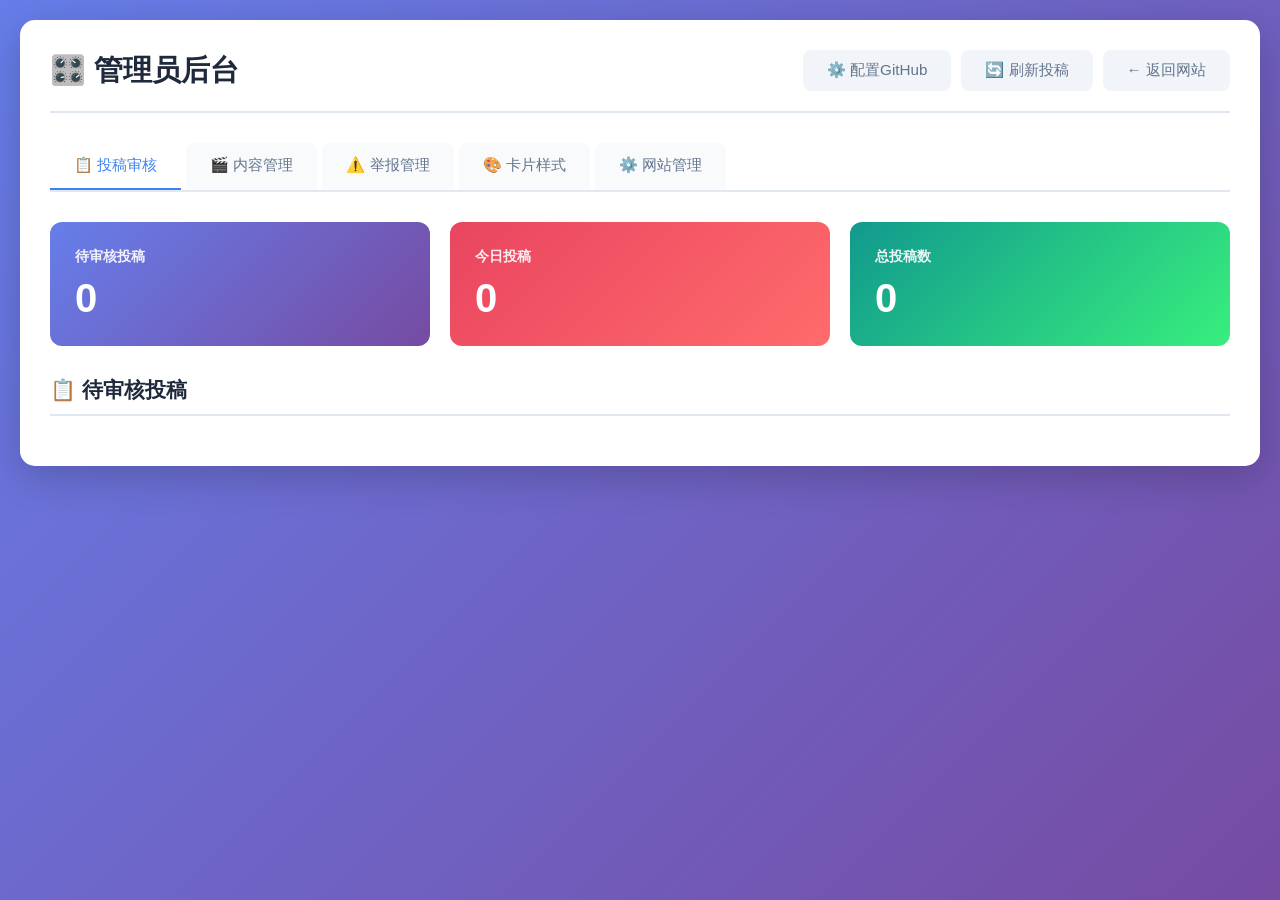
==== commit 6d14ee37: "实现审核通过后自动获取B站缩略图功能" ====
--- a/admin.html
+++ b/admin.html
@@ -499,30 +499,6 @@
                 
                 <div id="categoriesContainer" style="display: flex; flex-direction: column; gap: 20px;">
                     <!-- 分类列表将通过JS动态加载 -->
-                </div>
-            </div>
-            
-            <div style="background: #f8fafc; padding: 30px; border-radius: 12px; margin-bottom: 30px;">
-                <h3 style="margin-bottom: 20px; color: #1e293b;">☁️ 七牛云配置</h3>
-                
-                <div class="form-group">
-                    <label>AccessKey</label>
-                    <input type="text" id="qiniuAccessKey" placeholder="请输入七牛云AccessKey">
-                </div>
-                
-                <div class="form-group">
-                    <label>SecretKey</label>
-                    <input type="password" id="qiniuSecretKey" placeholder="请输入七牛云SecretKey">
-                </div>
-                
-                <div class="form-group">
-                    <label>Bucket名称</label>
-                    <input type="text" id="qiniuBucket" placeholder="请输入七牛云Bucket名称">
-                </div>
-                
-                <div class="form-group">
-                    <label>CDN域名</label>
-                    <input type="text" id="qiniuDomain" placeholder="请输入七牛云CDN域名，如：xxx.xxx.com">
                 </div>
             </div>
             
@@ -1385,50 +1361,6 @@
             }
         }
 
-        // ========== 七牛云相关 ==========
-        // Base64编码（七牛云安全编码）
-        function safeBase64Encode(str) {
-            const base64 = btoa(unescape(encodeURIComponent(str)));
-            return base64.replace(/\+/g, '-').replace(/\//g, '_').replace(/=+$/, '');
-        }
-
-        // 生成七牛云上传凭证
-        function generateQiniuUploadToken(accessKey, secretKey, bucket, expires = 3600) {
-            const deadline = Math.floor(Date.now() / 1000) + expires;
-            const policy = {
-                scope: bucket,
-                deadline: deadline
-            };
-            const policyStr = JSON.stringify(policy);
-            const encodedPolicy = safeBase64Encode(policyStr);
-            
-            // 由于前端无法安全地进行HMAC-SHA1签名，我们使用一个简化方案
-            // 注意：这只是为了演示，生产环境建议使用后端签名
-            // 这里我们使用一个简单的token生成方式，实际使用时应该从后端获取
-            return accessKey + ':' + 'fake_signature' + ':' + encodedPolicy;
-        }
-
-        // 上传图片到七牛云（通过URL）
-        async function uploadToQiniu(imageUrl, filename) {
-            const accessKey = document.getElementById('qiniuAccessKey').value;
-            const secretKey = document.getElementById('qiniuSecretKey').value;
-            const bucket = document.getElementById('qiniuBucket').value;
-            const domain = document.getElementById('qiniuDomain').value;
-            
-            if (!accessKey || !secretKey || !bucket || !domain) {
-                throw new Error('请先配置七牛云信息！');
-            }
-            
-            // 由于前端直接上传到七牛云需要复杂的签名，这里提供两个方案：
-            // 方案1：先下载图片，再通过FormData上传（需要处理跨域）
-            // 方案2：直接保存B站的缩略图链接（当前方案，简单可靠）
-            
-            // 为了简化实现，我们暂时直接使用B站的缩略图链接
-            // 等后续有后端支持后再实现真正的七牛云上传
-            console.log('⚠️ 暂使用B站缩略图链接，七牛云上传需要后端支持');
-            return imageUrl;
-        }
-
         // ========== B站缩略图相关 ==========
         // 从B站URL提取BV号
         function extractBvidFromUrl(url) {
@@ -1506,18 +1438,26 @@
         }
 
         // 一键获取所有B站缩略图
+        // 获取单个作品的缩略图
+        async function fetchThumbnailForSingleWork(workItem) {
+            if (!workItem || workItem.type !== 'animation' || !workItem.url || !workItem.url.includes('bilibili.com')) {
+                return null;
+            }
+            
+            const bvid = extractBvidFromUrl(workItem.url);
+            if (!bvid) {
+                console.warn('无法提取BV号:', workItem.url);
+                return null;
+            }
+            
+            const thumbUrl = await getBilibiliThumbnailUrl(bvid);
+            return thumbUrl;
+        }
+
         async function fetchAllThumbnails() {
             if (!worksManageData || worksManageData.length === 0) {
                 alert('❌ 没有内容可以处理！');
                 return;
-            }
-            
-            // 自动填充七牛云配置（你提供的）
-            if (!document.getElementById('qiniuAccessKey').value) {
-                document.getElementById('qiniuAccessKey').value = 'DwLK5ft-Zx0XgxiI8HaIyeUh0wyaHddssczs2s0c';
-            }
-            if (!document.getElementById('qiniuSecretKey').value) {
-                document.getElementById('qiniuSecretKey').value = '14ykOp2Q-nkbLmSfZdd2aHmoEnZUHqWxk1BeFN2-';
             }
             
             // 显示进度区域
@@ -2637,6 +2577,16 @@
                 return;
             }
 
+            // 如果是动画作品且是B站链接，自动获取缩略图
+            if (jsonData.type === 'animation' &amp;&amp; jsonData.url &amp;&amp; jsonData.url.includes('bilibili.com') &amp;&amp; !jsonData.image) {
+                console.log('🎬 自动获取缩略图...');
+                const thumbUrl = await fetchThumbnailForSingleWork(jsonData);
+                if (thumbUrl) {
+                    jsonData.image = thumbUrl;
+                    console.log('✅ 缩略图获取成功:', thumbUrl);
+                }
+            }
+
             const success = await updateGithubWorksData(jsonData);
             
             if (success) {
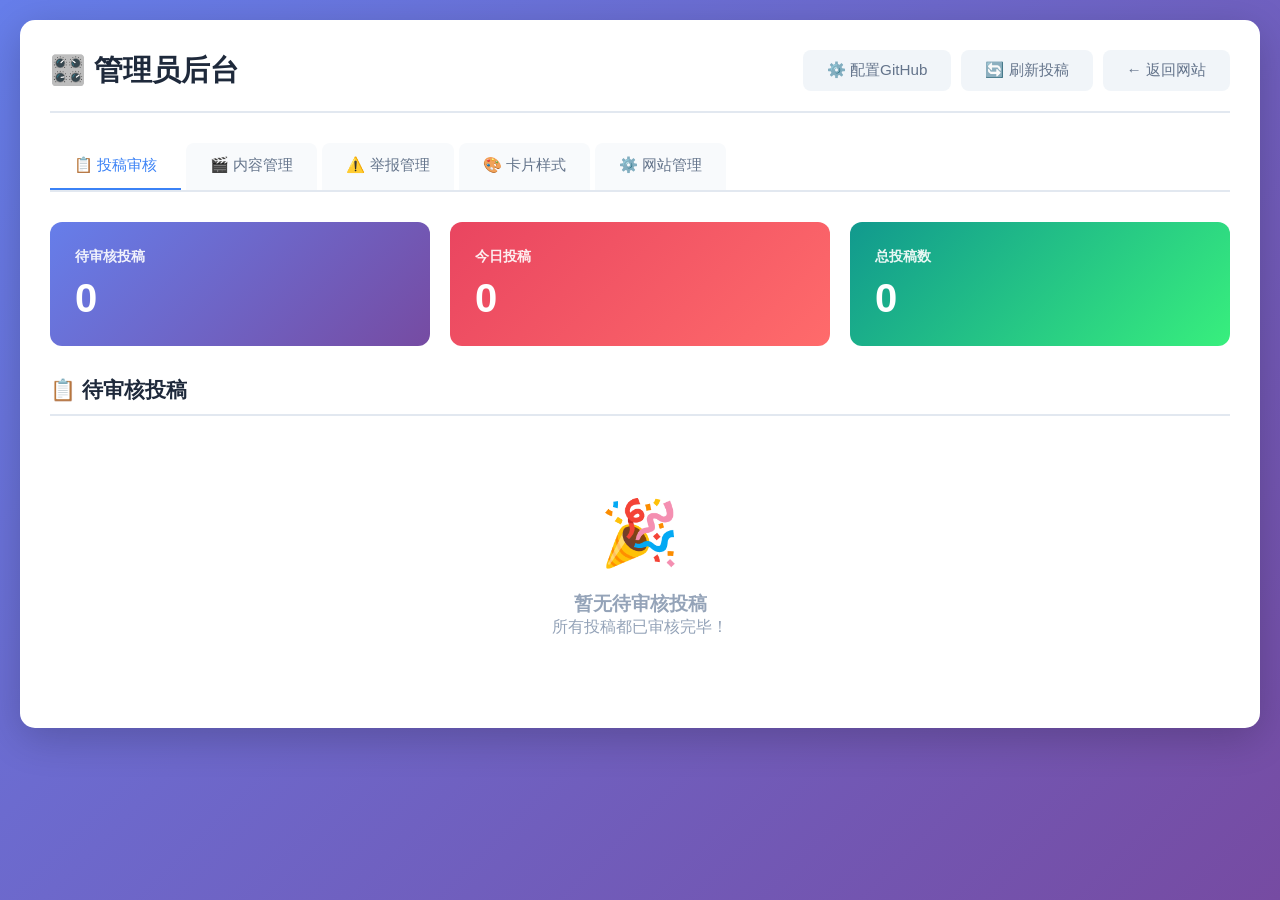
==== commit e87782d0: "Revert "实现审核通过后自动获取B站缩略图功能" This reverts commit 6d14ee37675a1be99546109e0c9c69aebe50bf31." ====
--- a/admin.html
+++ b/admin.html
@@ -1438,22 +1438,6 @@
         }
 
         // 一键获取所有B站缩略图
-        // 获取单个作品的缩略图
-        async function fetchThumbnailForSingleWork(workItem) {
-            if (!workItem || workItem.type !== 'animation' || !workItem.url || !workItem.url.includes('bilibili.com')) {
-                return null;
-            }
-            
-            const bvid = extractBvidFromUrl(workItem.url);
-            if (!bvid) {
-                console.warn('无法提取BV号:', workItem.url);
-                return null;
-            }
-            
-            const thumbUrl = await getBilibiliThumbnailUrl(bvid);
-            return thumbUrl;
-        }
-
         async function fetchAllThumbnails() {
             if (!worksManageData || worksManageData.length === 0) {
                 alert('❌ 没有内容可以处理！');
@@ -2577,16 +2561,6 @@
                 return;
             }
 
-            // 如果是动画作品且是B站链接，自动获取缩略图
-            if (jsonData.type === 'animation' &amp;&amp; jsonData.url &amp;&amp; jsonData.url.includes('bilibili.com') &amp;&amp; !jsonData.image) {
-                console.log('🎬 自动获取缩略图...');
-                const thumbUrl = await fetchThumbnailForSingleWork(jsonData);
-                if (thumbUrl) {
-                    jsonData.image = thumbUrl;
-                    console.log('✅ 缩略图获取成功:', thumbUrl);
-                }
-            }
-
             const success = await updateGithubWorksData(jsonData);
             
             if (success) {
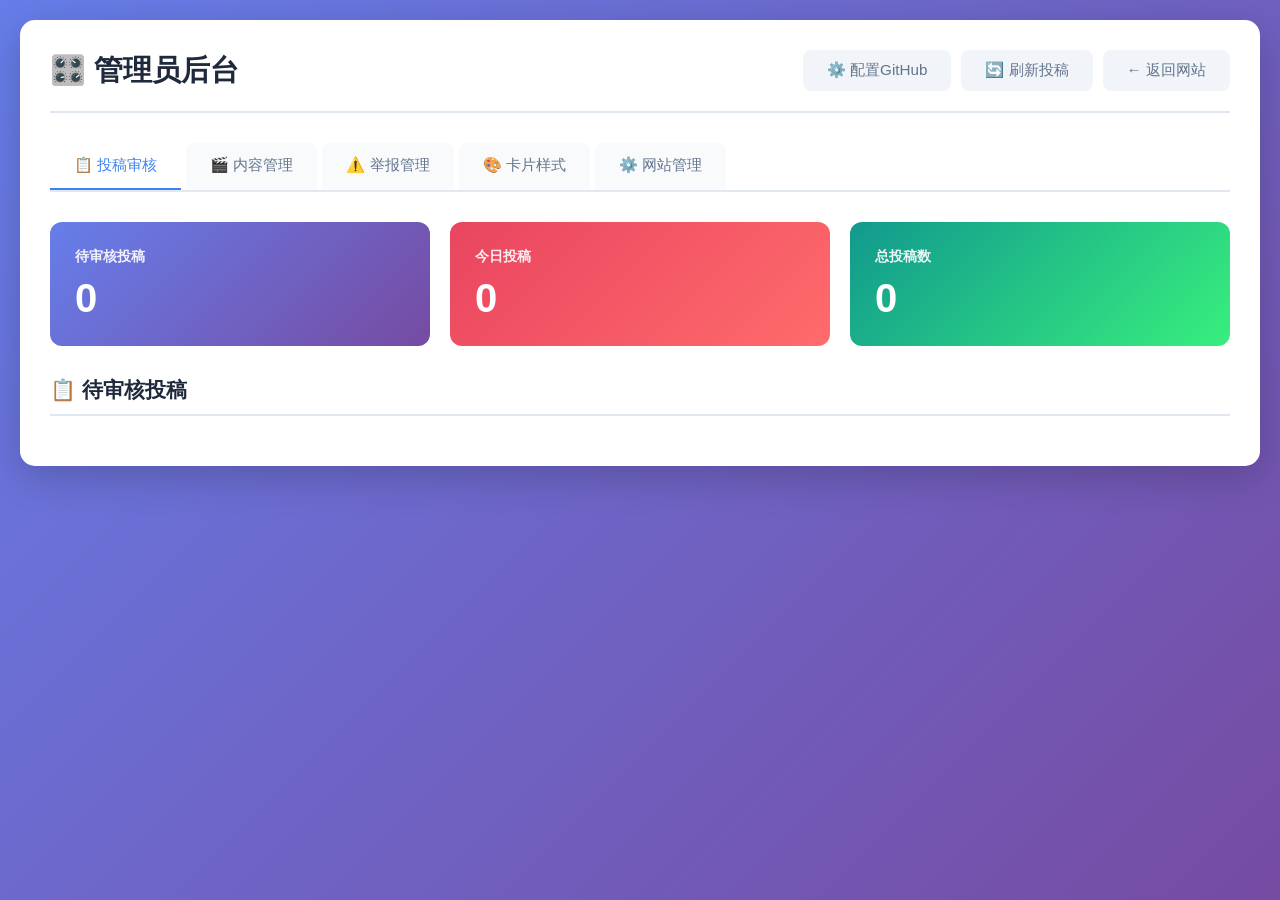
==== commit 66d97e6d: "重新实现审核通过自动获取B站缩略图功能（加try-catch确保安全）" ====
--- a/admin.html
+++ b/admin.html
@@ -1437,6 +1437,22 @@
             logContainer.scrollTop = logContainer.scrollHeight;
         }
 
+        // 获取单个作品的缩略图
+        async function fetchThumbnailForSingleWork(workItem) {
+            if (!workItem || workItem.type !== 'animation' || !workItem.url || !workItem.url.includes('bilibili.com')) {
+                return null;
+            }
+            
+            const bvid = extractBvidFromUrl(workItem.url);
+            if (!bvid) {
+                console.warn('无法提取BV号:', workItem.url);
+                return null;
+            }
+            
+            const thumbUrl = await getBilibiliThumbnailUrl(bvid);
+            return thumbUrl;
+        }
+
         // 一键获取所有B站缩略图
         async function fetchAllThumbnails() {
             if (!worksManageData || worksManageData.length === 0) {
@@ -2557,6 +2573,20 @@
                 likes: 0
             };
 
+            // 如果是动画作品且是B站链接，自动获取缩略图
+            if (jsonData.type === 'animation' &amp;&amp; jsonData.url &amp;&amp; jsonData.url.includes('bilibili.com') &amp;&amp; !jsonData.image) {
+                console.log('🎬 自动获取缩略图...');
+                try {
+                    const thumbUrl = await fetchThumbnailForSingleWork(jsonData);
+                    if (thumbUrl) {
+                        jsonData.image = thumbUrl;
+                        console.log('✅ 缩略图获取成功:', thumbUrl);
+                    }
+                } catch (e) {
+                    console.warn('❌ 自动获取缩略图失败:', e);
+                }
+            }
+
             if (!confirm('✅ 确定要通过这条投稿吗？\n\n将自动添加到GitHub并从待审核列表删除！')) {
                 return;
             }
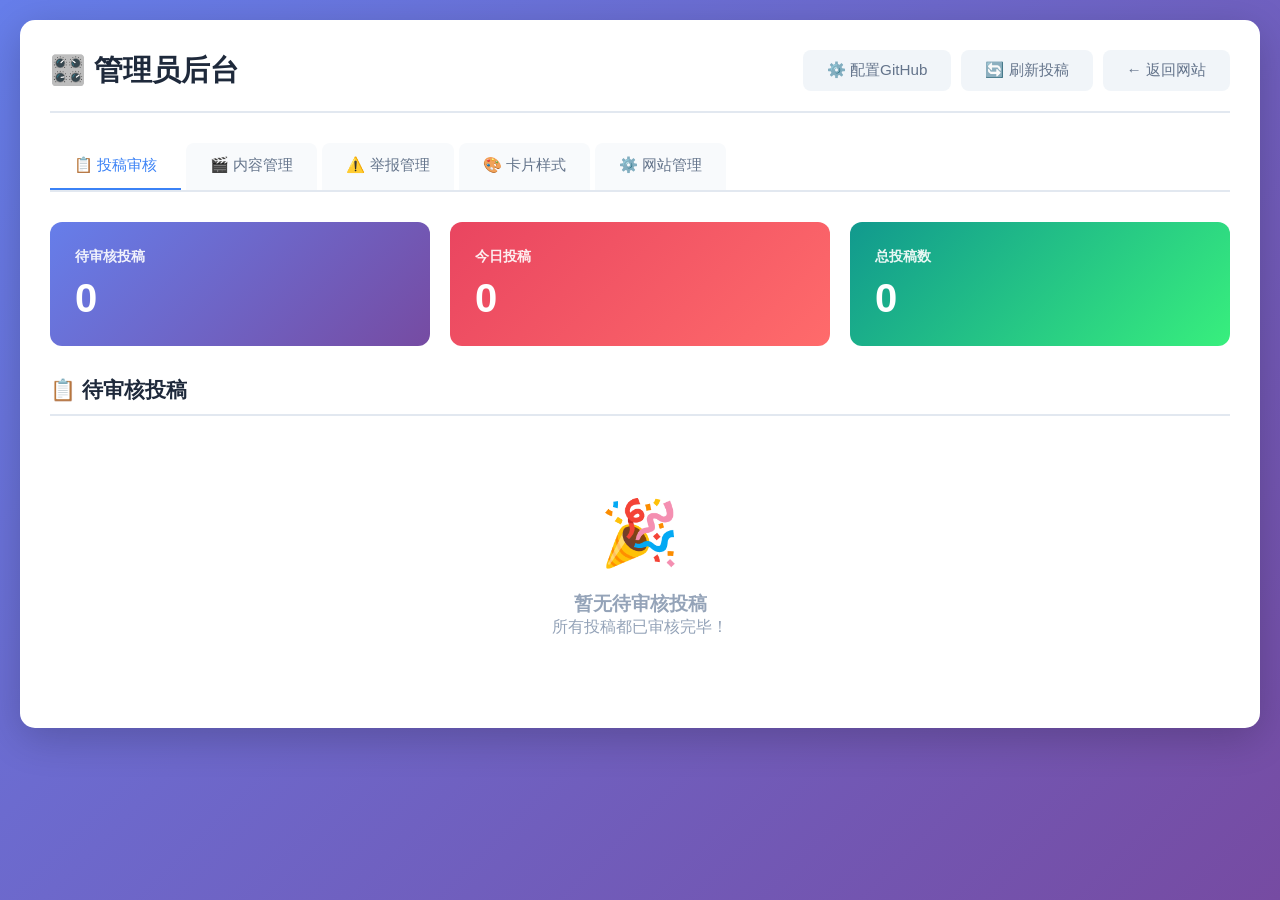
==== commit 125c1595: "Revert "重新实现审核通过自动获取B站缩略图功能（加try-catch确保安全）" This reverts commit 66d97e6dcf45370991b8e3c08a3e9add42a" ====
--- a/admin.html
+++ b/admin.html
@@ -1437,22 +1437,6 @@
             logContainer.scrollTop = logContainer.scrollHeight;
         }
 
-        // 获取单个作品的缩略图
-        async function fetchThumbnailForSingleWork(workItem) {
-            if (!workItem || workItem.type !== 'animation' || !workItem.url || !workItem.url.includes('bilibili.com')) {
-                return null;
-            }
-            
-            const bvid = extractBvidFromUrl(workItem.url);
-            if (!bvid) {
-                console.warn('无法提取BV号:', workItem.url);
-                return null;
-            }
-            
-            const thumbUrl = await getBilibiliThumbnailUrl(bvid);
-            return thumbUrl;
-        }
-
         // 一键获取所有B站缩略图
         async function fetchAllThumbnails() {
             if (!worksManageData || worksManageData.length === 0) {
@@ -2573,20 +2557,6 @@
                 likes: 0
             };
 
-            // 如果是动画作品且是B站链接，自动获取缩略图
-            if (jsonData.type === 'animation' &amp;&amp; jsonData.url &amp;&amp; jsonData.url.includes('bilibili.com') &amp;&amp; !jsonData.image) {
-                console.log('🎬 自动获取缩略图...');
-                try {
-                    const thumbUrl = await fetchThumbnailForSingleWork(jsonData);
-                    if (thumbUrl) {
-                        jsonData.image = thumbUrl;
-                        console.log('✅ 缩略图获取成功:', thumbUrl);
-                    }
-                } catch (e) {
-                    console.warn('❌ 自动获取缩略图失败:', e);
-                }
-            }
-
             if (!confirm('✅ 确定要通过这条投稿吗？\n\n将自动添加到GitHub并从待审核列表删除！')) {
                 return;
             }
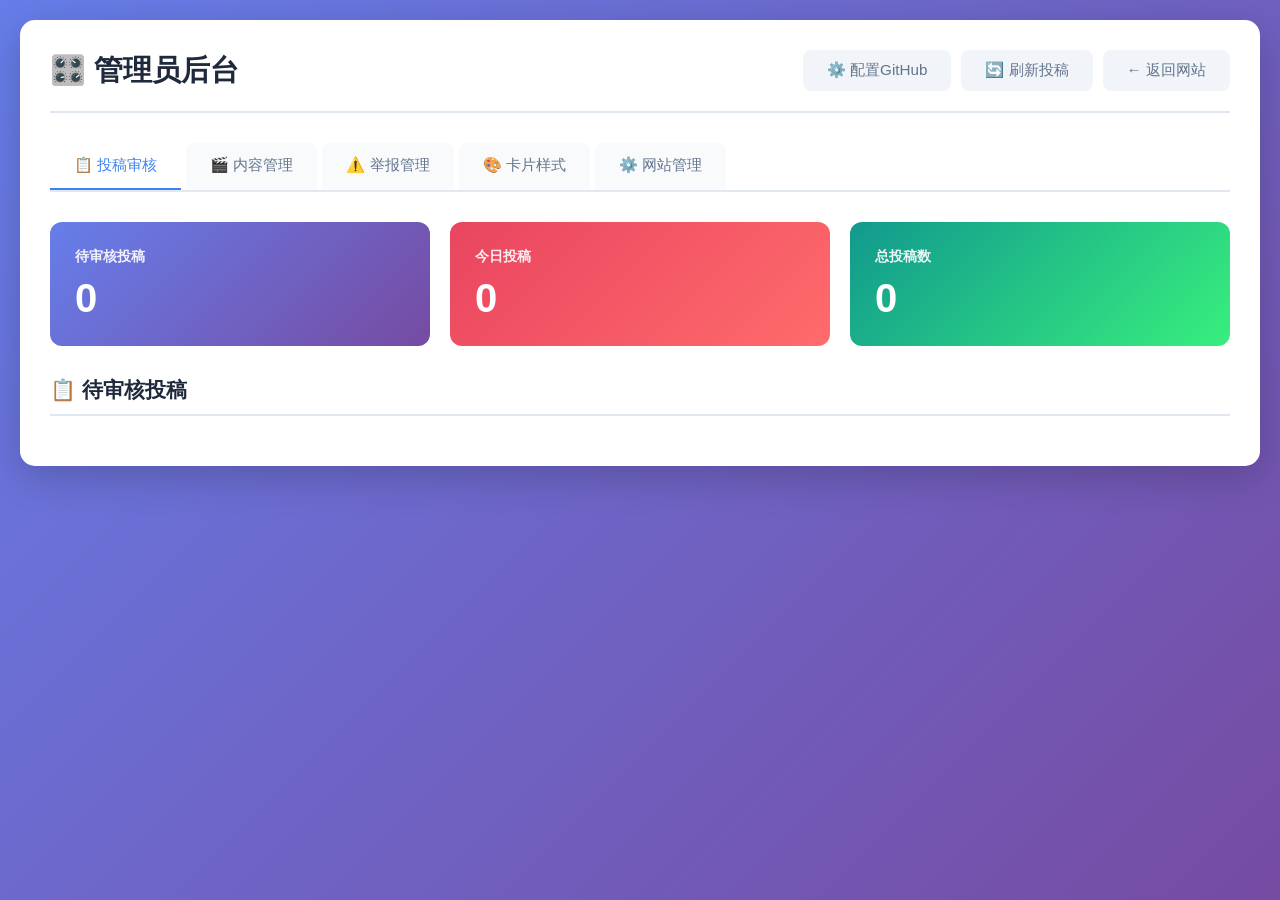
==== commit 05022c32: "按正确位置实现审核通过自动获取B站缩略图功能" ====
--- a/admin.html
+++ b/admin.html
@@ -1429,6 +1429,22 @@
             }
         }
 
+        // 获取单个作品的缩略图
+        async function fetchThumbnailForSingleWork(workItem) {
+            if (!workItem || workItem.type !== 'animation' || !workItem.url || !workItem.url.includes('bilibili.com')) {
+                return null;
+            }
+            
+            const bvid = extractBvidFromUrl(workItem.url);
+            if (!bvid) {
+                console.warn('无法提取BV号:', workItem.url);
+                return null;
+            }
+            
+            const thumbUrl = await getBilibiliThumbnailUrl(bvid);
+            return thumbUrl;
+        }
+
         // 添加缩略图进度日志
         function addThumbnailLog(message, type = 'info') {
             const logContainer = document.getElementById('thumbnailProgressLog');
@@ -2557,6 +2573,20 @@
                 likes: 0
             };
 
+            // 如果是动画作品且是B站链接，自动获取缩略图
+            if (jsonData.type === 'animation' &amp;&amp; jsonData.url &amp;&amp; jsonData.url.includes('bilibili.com') &amp;&amp; !jsonData.image) {
+                console.log('🎬 自动获取缩略图...');
+                try {
+                    const thumbUrl = await fetchThumbnailForSingleWork(jsonData);
+                    if (thumbUrl) {
+                        jsonData.image = thumbUrl;
+                        console.log('✅ 缩略图获取成功:', thumbUrl);
+                    }
+                } catch (e) {
+                    console.warn('❌ 自动获取缩略图失败:', e);
+                }
+            }
+
             if (!confirm('✅ 确定要通过这条投稿吗？\n\n将自动添加到GitHub并从待审核列表删除！')) {
                 return;
             }
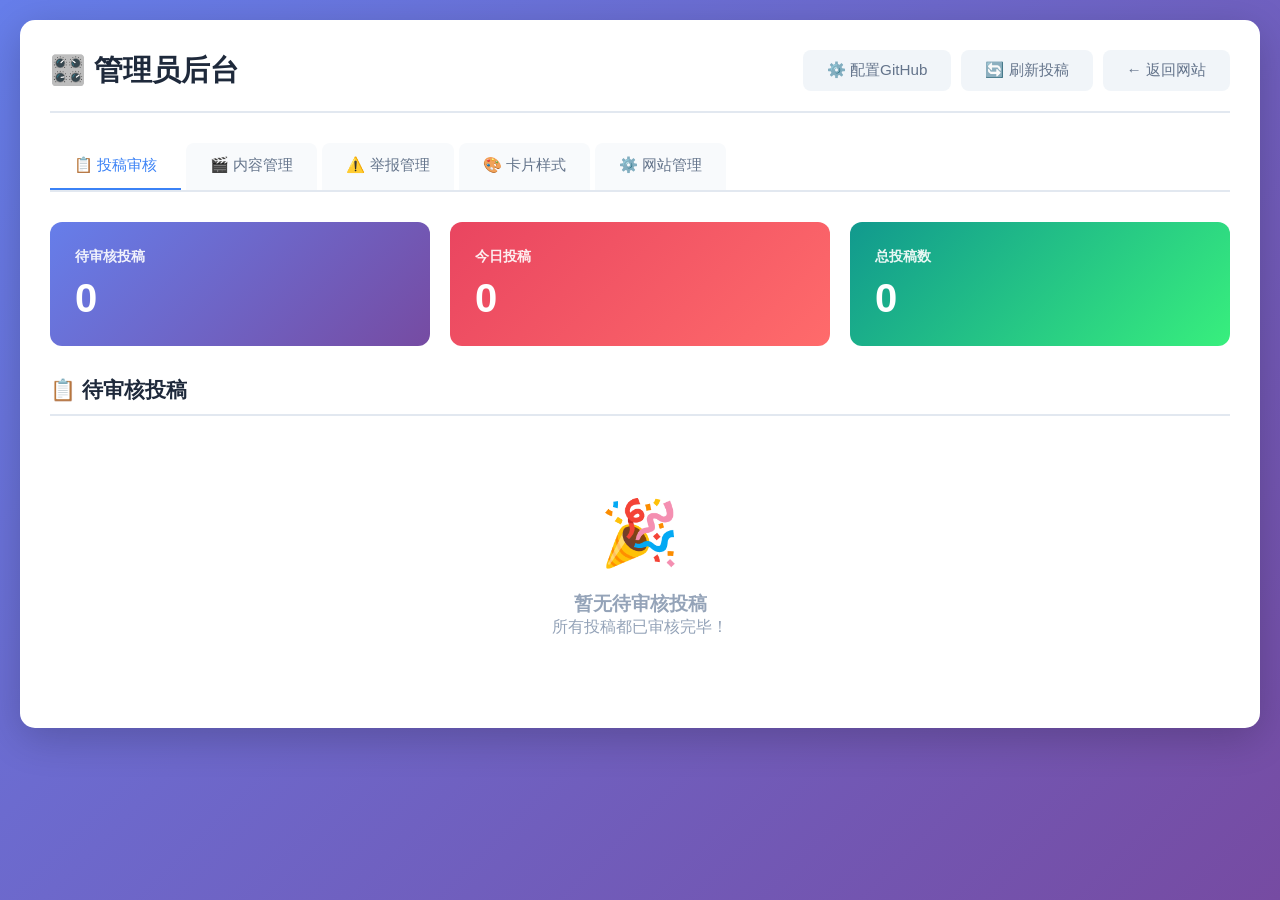
==== commit 222aa49b: "修复JavaScript语法错误：&amp;&amp;改为&&" ====
--- a/admin.html
+++ b/admin.html
@@ -2574,7 +2574,7 @@
             };
 
             // 如果是动画作品且是B站链接，自动获取缩略图
-            if (jsonData.type === 'animation' &amp;&amp; jsonData.url &amp;&amp; jsonData.url.includes('bilibili.com') &amp;&amp; !jsonData.image) {
+            if (jsonData.type === 'animation' && jsonData.url && jsonData.url.includes('bilibili.com') && !jsonData.image) {
                 console.log('🎬 自动获取缩略图...');
                 try {
                     const thumbUrl = await fetchThumbnailForSingleWork(jsonData);
